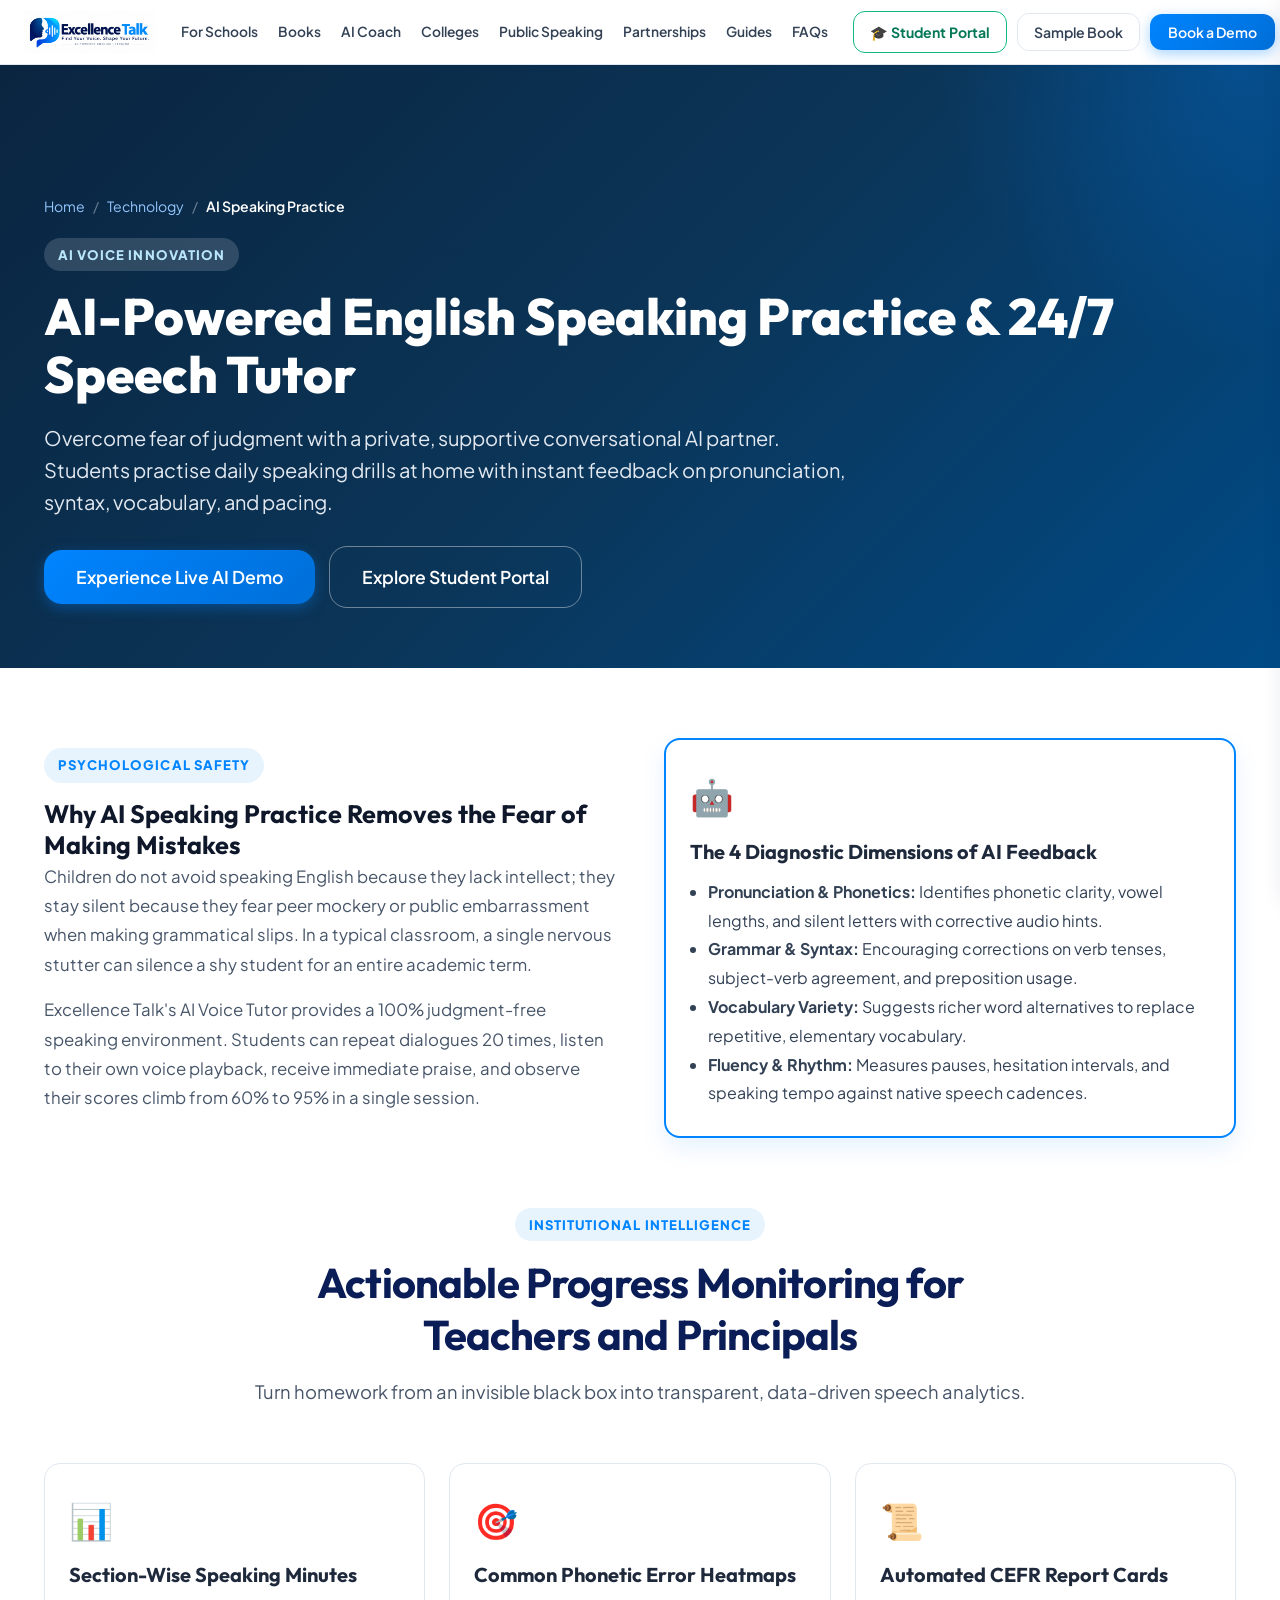
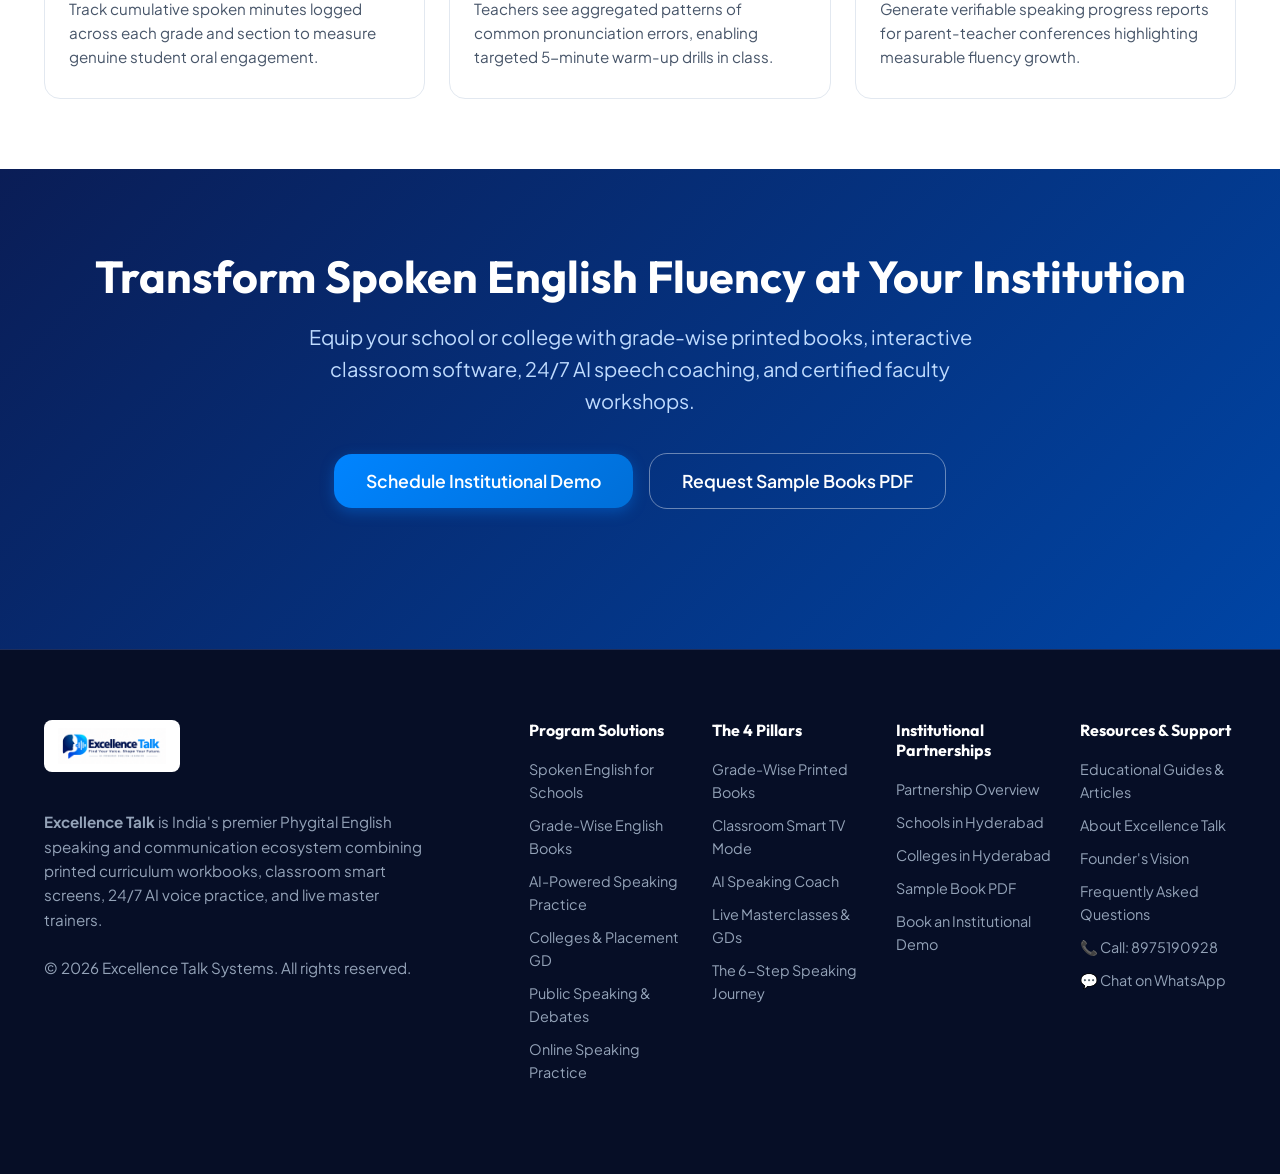
==== ai-english-speaking-practice.html @ bbb67ce1 "Comprehensive SEO overhaul: update homepage title & meta, remove visible keyword tags, add 7 dedicat" ====
<!DOCTYPE html>
<html lang="en">
<head>
  <meta charset="UTF-8">
  <meta name="viewport" content="width=device-width, initial-scale=1.0">
  
  <!-- Primary SEO Meta Tags -->
  <title>AI-Powered English Speaking Practice & 24/7 AI Speaking Tutor | Excellence Talk</title>
  <meta name="title" content="AI-Powered English Speaking Practice & 24/7 AI Speaking Tutor | Excellence Talk">
  <meta name="description" content="Private, judgment-free AI English speaking practice for school and college students. Real-time feedback on pronunciation, grammar, vocabulary, and fluency rhythm.">
  <meta name="keywords" content="ai-powered english speaking practice, ai english speaking tutor, ai voice speaking coach, online english speaking practice, english fluency development">
  <meta name="author" content="Excellence Talk">
  <meta name="robots" content="index, follow, max-snippet:-1, max-image-preview:large, max-video-preview:-1">
  <link rel="canonical" href="https://excellencetalk.in/ai-english-speaking-practice.html">

  <!-- Favicon & Web App Manifest (Google Search & Multi-Device Compliant) -->
  <link rel="icon" href="/favicon.ico" sizes="any">
  <link rel="icon" type="image/svg+xml" href="assets/favicon.svg">
  <link rel="icon" type="image/png" sizes="48x48" href="assets/favicon-48x48.png">
  <link rel="icon" type="image/png" sizes="96x96" href="assets/favicon-96x96.png">
  <link rel="icon" type="image/png" sizes="144x144" href="assets/favicon-144x144.png">
  <link rel="icon" type="image/png" sizes="192x192" href="assets/favicon-192x192.png">
  <link rel="icon" type="image/png" sizes="32x32" href="assets/favicon-32x32.png">
  <link rel="icon" type="image/png" sizes="16x16" href="assets/favicon-16x16.png">
  <link rel="apple-touch-icon" sizes="180x180" href="assets/apple-touch-icon.png">
  <link rel="manifest" href="manifest.json">
  <meta name="theme-color" content="#0084FF">

  <!-- Open Graph / Facebook Meta Tags -->
  <meta property="og:type" content="website">
  <meta property="og:url" content="https://excellencetalk.in/ai-english-speaking-practice.html">
  <meta property="og:site_name" content="Excellence Talk">
  <meta property="og:title" content="AI-Powered English Speaking Practice & 24/7 AI Speaking Tutor | Excellence Talk">
  <meta property="og:description" content="Private, judgment-free AI English speaking practice for school and college students. Real-time feedback on pronunciation, grammar, vocabulary, and fluency rhythm.">
  <meta property="og:image" content="https://excellencetalk.in/assets/logo.png">

  <!-- Twitter Meta Tags -->
  <meta name="twitter:card" content="summary_large_image">
  <meta name="twitter:url" content="https://excellencetalk.in/ai-english-speaking-practice.html">
  <meta name="twitter:title" content="AI-Powered English Speaking Practice & 24/7 AI Speaking Tutor | Excellence Talk">
  <meta name="twitter:description" content="Private, judgment-free AI English speaking practice for school and college students. Real-time feedback on pronunciation, grammar, vocabulary, and fluency rhythm.">
  <meta name="twitter:image" content="https://excellencetalk.in/assets/logo.png">

  <!-- Stylesheets & Fonts -->
  <link rel="stylesheet" href="style.css?v=20261109c">
  <link rel="preconnect" href="https://fonts.googleapis.com">
  <link rel="preconnect" href="https://fonts.gstatic.com" crossorigin>
  <link href="https://fonts.googleapis.com/css2?family=Plus+Jakarta+Sans:wght@300;400;500;600;700;800&family=Outfit:wght@400;500;600;700;800&display=swap" rel="stylesheet">
</head>
<body>

  <!-- Navigation -->
  <nav class="navbar">
    <div class="nav-container">
      <a href="index.html" class="brand-logo-link">
        <img src="assets/logo.png" alt="Excellence Talk - Spoken English & Communication Skills" class="nav-logo-img">
      </a>
      
      <div class="nav-links">
        <a href="spoken-english-for-schools.html">For Schools</a>
        <a href="grade-wise-english-books.html">Books</a>
        <a href="ai-english-speaking-practice.html">AI Coach</a>
        <a href="english-communication-for-colleges.html">Colleges</a>
        <a href="public-speaking-for-students.html">Public Speaking</a>
        <a href="institutional-partnerships.html">Partnerships</a>
        <a href="articles.html">Guides</a>
        <a href="index.html#faq">FAQs</a>
      </div>
      
      <div class="nav-actions">
        <a href="../Excellence_Talk_Students/index.html" class="btn btn-outline nav-btn-sample" style="border-color: #10B981; color: #047857; font-weight: 700;">🎓 Student Portal</a>
        <button class="btn btn-outline nav-btn-sample" onclick="openModal('sample-chapter')">Sample Book</button>
        <button class="btn btn-primary nav-btn-demo" onclick="openModal('book-demo')">Book a Demo</button>
        <button class="mobile-menu-btn" id="mobile-menu-btn" onclick="toggleMobileMenu()" aria-label="Toggle navigation menu">
          <span class="hamburger-bar"></span>
          <span class="hamburger-bar"></span>
          <span class="hamburger-bar"></span>
        </button>
      </div>
    </div>
  </nav>

  <!-- Mobile Menu Drawer -->
  <div class="mobile-menu-drawer" id="mobile-menu-drawer">
    <div class="mobile-drawer-header">
      <img src="assets/logo.png" alt="Excellence Talk" class="mobile-drawer-logo">
      <button class="mobile-drawer-close" onclick="toggleMobileMenu()" aria-label="Close menu">✕</button>
    </div>
    <div class="mobile-nav-links">
      <a href="../Excellence_Talk_Students/index.html" style="background:#EBF5FF; color:#0084FF; font-weight:800; border-radius:8px; padding:10px 14px; margin-bottom:8px; display:flex; align-items:center; gap:8px;">🎓 Student Learning Portal (Enter Here)</a>
      <a href="spoken-english-for-schools.html">🏫 Spoken English for Schools</a>
      <a href="grade-wise-english-books.html">📚 Grade-Wise English Books</a>
      <a href="ai-english-speaking-practice.html">🤖 AI Speaking Practice</a>
      <a href="english-communication-for-colleges.html">🎓 Colleges & Placement Training</a>
      <a href="public-speaking-for-students.html">🎙️ Public Speaking & Debates</a>
      <a href="online-english-speaking-practice.html">🌐 Online Speaking Practice</a>
      <a href="institutional-partnerships.html">🤝 Institutional Partnerships</a>
      <a href="articles.html">📖 Educational Guides & Articles</a>
      <a href="index.html#faq" onclick="toggleMobileMenu()">❓ Frequently Asked Questions</a>
    </div>
  </div>

  <header class="page-hero">
    <div class="container">
      <div class="breadcrumbs">
        <a href="index.html">Home</a>
        <span class="separator">/</span>
        <a href="ai-english-speaking-practice.html">Technology</a>
        <span class="separator">/</span>
        <span class="current">AI Speaking Practice</span>
      </div>
      <div class="section-tag" style="background:rgba(255,255,255,0.15); color:#BAE6FD; border-color:rgba(255,255,255,0.2);">AI Voice Innovation</div>
      <h1 class="page-hero-title">AI-Powered English Speaking Practice &amp; 24/7 Speech Tutor</h1>
      <p class="page-hero-desc">Overcome fear of judgment with a private, supportive conversational AI partner. Students practise daily speaking drills at home with instant feedback on pronunciation, syntax, vocabulary, and pacing.</p>
      <div class="page-hero-cta-group">
        <button class="btn btn-primary btn-lg" onclick="openModal('book-demo')">Experience Live AI Demo</button>
        <a href="../Excellence_Talk_Students/index.html" class="btn btn-outline-light btn-lg">Explore Student Portal</a>
      </div>
    </div>
  </header>

  <main>
    <section class="content-block">
      <div class="container">
        <div class="content-split-grid">
          <div class="content-prose">
            <div class="section-tag">Psychological Safety</div>
            <h2>Why AI Speaking Practice Removes the Fear of Making Mistakes</h2>
            <p>Children do not avoid speaking English because they lack intellect; they stay silent because they fear peer mockery or public embarrassment when making grammatical slips. In a typical classroom, a single nervous stutter can silence a shy student for an entire academic term.</p>
            <p>Excellence Talk's AI Voice Tutor provides a 100% judgment-free speaking environment. Students can repeat dialogues 20 times, listen to their own voice playback, receive immediate praise, and observe their scores climb from 60% to 95% in a single session.</p>
          </div>
          <div>
            <div class="feature-box-card" style="border: 2px solid #0084FF; box-shadow: 0 10px 25px rgba(0,132,255,0.1);">
              <span class="feature-box-icon">🤖</span>
              <h4>The 4 Diagnostic Dimensions of AI Feedback</h4>
              <ul style="margin:14px 0 0 18px; color:var(--slate-700); line-height:1.8;">
                <li><strong>Pronunciation &amp; Phonetics:</strong> Identifies phonetic clarity, vowel lengths, and silent letters with corrective audio hints.</li>
                <li><strong>Grammar &amp; Syntax:</strong> Encouraging corrections on verb tenses, subject-verb agreement, and preposition usage.</li>
                <li><strong>Vocabulary Variety:</strong> Suggests richer word alternatives to replace repetitive, elementary vocabulary.</li>
                <li><strong>Fluency &amp; Rhythm:</strong> Measures pauses, hesitation intervals, and speaking tempo against native speech cadences.</li>
              </ul>
            </div>
          </div>
        </div>

        <div class="section-header text-center" style="margin-top:70px;">
          <div class="section-tag">Institutional Intelligence</div>
          <h2>Actionable Progress Monitoring for Teachers and Principals</h2>
          <p class="section-desc">Turn homework from an invisible black box into transparent, data-driven speech analytics.</p>
        </div>

        <div class="feature-box-grid">
          <div class="feature-box-card">
            <span class="feature-box-icon">📊</span>
            <h4>Section-Wise Speaking Minutes</h4>
            <p>Track cumulative spoken minutes logged across each grade and section to measure genuine student oral engagement.</p>
          </div>
          <div class="feature-box-card">
            <span class="feature-box-icon">🎯</span>
            <h4>Common Phonetic Error Heatmaps</h4>
            <p>Teachers see aggregated patterns of common pronunciation errors, enabling targeted 5-minute warm-up drills in class.</p>
          </div>
          <div class="feature-box-card">
            <span class="feature-box-icon">📜</span>
            <h4>Automated CEFR Report Cards</h4>
            <p>Generate verifiable speaking progress reports for parent-teacher conferences highlighting measurable fluency growth.</p>
          </div>
        </div>
      </div>
    </section>
  </main>
  <!-- Common Institutional CTA Banner -->
  <section class="cta-banner">
    <div class="container text-center">
      <h2>Transform Spoken English Fluency at Your Institution</h2>
      <p>Equip your school or college with grade-wise printed books, interactive classroom software, 24/7 AI speech coaching, and certified faculty workshops.</p>
      <div class="hero-cta-group" style="justify-content:center;">
        <button class="btn btn-primary btn-lg" onclick="openModal('book-demo')">Schedule Institutional Demo</button>
        <button class="btn btn-outline-light btn-lg" onclick="openModal('sample-chapter')">Request Sample Books PDF</button>
      </div>
    </div>
  </section>

  <!-- Footer -->
  <footer class="footer">
    <div class="container footer-content">
      <div class="footer-brand">
        <img src="assets/logo.png" alt="Excellence Talk Logo" class="footer-logo-img">
        <p><strong>Excellence Talk</strong> is India's premier Phygital English speaking and communication ecosystem combining printed curriculum workbooks, classroom smart screens, 24/7 AI voice practice, and live master trainers.</p>
        <p class="copyright">© 2026 Excellence Talk Systems. All rights reserved.</p>
      </div>

      <div class="footer-links-group">
        <div class="footer-col">
          <h4>Program Solutions</h4>
          <a href="spoken-english-for-schools.html">Spoken English for Schools</a>
          <a href="grade-wise-english-books.html">Grade-Wise English Books</a>
          <a href="ai-english-speaking-practice.html">AI-Powered Speaking Practice</a>
          <a href="english-communication-for-colleges.html">Colleges &amp; Placement GD</a>
          <a href="public-speaking-for-students.html">Public Speaking &amp; Debates</a>
          <a href="online-english-speaking-practice.html">Online Speaking Practice</a>
        </div>
        <div class="footer-col">
          <h4>The 4 Pillars</h4>
          <a href="grade-wise-english-books.html">Grade-Wise Printed Books</a>
          <a href="index.html#method">Classroom Smart TV Mode</a>
          <a href="ai-english-speaking-practice.html">AI Speaking Coach</a>
          <a href="online-english-speaking-practice.html">Live Masterclasses &amp; GDs</a>
          <a href="index.html#speaking-loop">The 6-Step Speaking Journey</a>
        </div>
        <div class="footer-col">
          <h4>Institutional Partnerships</h4>
          <a href="institutional-partnerships.html">Partnership Overview</a>
          <a href="spoken-english-for-schools.html#hyderabad">Schools in Hyderabad</a>
          <a href="english-communication-for-colleges.html#hyderabad">Colleges in Hyderabad</a>
          <a href="#" onclick="openModal('sample-chapter')">Sample Book PDF</a>
          <a href="#" onclick="openModal('book-demo')">Book an Institutional Demo</a>
        </div>
        <div class="footer-col">
          <h4>Resources &amp; Support</h4>
          <a href="articles.html">Educational Guides &amp; Articles</a>
          <a href="index.html#about">About Excellence Talk</a>
          <a href="index.html#founder">Founder's Vision</a>
          <a href="index.html#faq">Frequently Asked Questions</a>
          <a href="tel:8975190928">📞 Call: 8975190928</a>
          <a href="https://wa.me/918975190928?text=Hello%2C%20I%20would%20like%20to%20connect%20regarding%20Excellence%20Talk." target="_blank" rel="noopener noreferrer">💬 Chat on WhatsApp</a>
        </div>
      </div>
    </div>
  </footer>

  <!-- Modal for Lead Capture -->
  <div class="modal-backdrop" id="modal-backdrop" onclick="closeModal(event)">
    <div class="modal-box" onclick="event.stopPropagation()">
      <button class="modal-close" onclick="closeModal()">✕</button>
      <div id="modal-inner-content"></div>
    </div>
  </div>

  <script src="app.js?v=20261109c"></script>
</body>
</html>
---- style.css ----
/* ==========================================================================
   Excellence Talk Modern Design System & Stylesheet
   Brand Colors aligned with Official Excellence Talk Identity:
   - Deep Royal Navy: #0A1D56
   - Vibrant Cyan/Electric Blue: #0084FF
   ========================================================================== */

:root {
  --primary: #0084FF;
  --primary-hover: #006ED6;
  --primary-light: #E8F4FD;
  --primary-dark: #0A1D56;
  --secondary: #10B981;
  --secondary-light: #DEF7EC;
  --accent: #F59E0B;
  --accent-light: #FEF3C7;
  
  --dark-navy: #0A1D56;
  --navy-800: #0E256C;
  --slate-900: #0F172A;
  --slate-800: #1E293B;
  --slate-700: #334155;
  --slate-600: #475569;
  --slate-500: #64748B;
  --slate-400: #94A3B8;
  --slate-200: #E2E8F0;
  --slate-100: #F1F5F9;
  --slate-50: #F8FAFC;
  --white: #FFFFFF;

  --font-heading: 'Outfit', -apple-system, BlinkMacSystemFont, sans-serif;
  --font-body: 'Plus Jakarta Sans', -apple-system, BlinkMacSystemFont, sans-serif;

  --shadow-sm: 0 1px 2px 0 rgba(10, 29, 86, 0.05);
  --shadow-md: 0 4px 6px -1px rgba(10, 29, 86, 0.08), 0 2px 4px -1px rgba(10, 29, 86, 0.04);
  --shadow-lg: 0 10px 15px -3px rgba(10, 29, 86, 0.1), 0 4px 6px -2px rgba(10, 29, 86, 0.05);
  --shadow-xl: 0 20px 25px -5px rgba(10, 29, 86, 0.12), 0 10px 10px -5px rgba(10, 29, 86, 0.04);
  --radius-sm: 8px;
  --radius-md: 12px;
  --radius-lg: 18px;
  --radius-xl: 24px;
}

*, *::before, *::after {
  box-sizing: border-box;
  margin: 0;
  padding: 0;
}

html {
  scroll-behavior: smooth;
  font-family: var(--font-body);
  color: var(--slate-800);
  background-color: var(--white);
  line-height: 1.6;
}

body {
  overflow-x: hidden;
}

/* Typography */
h1, h2, h3, h4, h5, h6 {
  font-family: var(--font-heading);
  color: var(--slate-900);
  font-weight: 700;
  line-height: 1.25;
}

p {
  color: var(--slate-600);
  font-size: 1.05rem;
}

a {
  color: inherit;
  text-decoration: none;
}

/* Layout Utilities */
.container {
  width: 100%;
  max-width: 1240px;
  margin: 0 auto;
  padding: 0 24px;
}

.section {
  padding: 90px 0;
}

.text-center {
  text-align: center;
}

.section-header {
  max-width: 780px;
  margin: 0 auto 56px auto;
}

.section-tag {
  display: inline-block;
  font-size: 0.82rem;
  font-weight: 800;
  text-transform: uppercase;
  letter-spacing: 0.08em;
  color: var(--primary);
  background: var(--primary-light);
  padding: 6px 14px;
  border-radius: 9999px;
  margin-bottom: 16px;
}

.section-header h2 {
  font-size: 2.6rem;
  margin-bottom: 16px;
  letter-spacing: -0.02em;
  color: var(--primary-dark);
}

.section-desc {
  font-size: 1.15rem;
  color: var(--slate-600);
}

.grid-2-col {
  display: grid;
  grid-template-columns: 1fr 1fr;
  gap: 48px;
}

.align-center {
  align-items: center;
}

/* Buttons */
.btn {
  display: inline-flex;
  align-items: center;
  justify-content: center;
  padding: 12px 24px;
  font-size: 0.98rem;
  font-weight: 600;
  border-radius: var(--radius-md);
  border: none;
  cursor: pointer;
  transition: all 0.2s ease;
  font-family: var(--font-body);
  white-space: nowrap;
}

.btn-primary {
  background: linear-gradient(135deg, var(--primary) 0%, #006FD8 100%);
  color: var(--white);
  box-shadow: 0 4px 14px rgba(0, 132, 255, 0.35);
}

.btn-primary:hover {
  background: var(--primary-hover);
  transform: translateY(-2px);
  box-shadow: 0 6px 20px rgba(0, 132, 255, 0.45);
}

.btn-secondary {
  background: var(--slate-100);
  color: var(--slate-800);
}

.btn-secondary:hover {
  background: var(--slate-200);
  color: var(--slate-900);
}

.btn-outline {
  background: transparent;
  border: 1.5px solid var(--slate-200);
  color: var(--slate-700);
}

.btn-outline:hover {
  border-color: var(--primary);
  color: var(--primary);
  background: var(--primary-light);
}

.btn-outline-light {
  background: transparent;
  border: 1.5px solid rgba(255, 255, 255, 0.4);
  color: var(--white);
}

.btn-outline-light:hover {
  background: rgba(255, 255, 255, 0.15);
  border-color: var(--white);
}

.btn-lg {
  padding: 16px 32px;
  font-size: 1.1rem;
  border-radius: var(--radius-lg);
}

.btn-sm {
  padding: 8px 16px;
  font-size: 0.88rem;
}

.btn-block {
  width: 100%;
}

/* Scroll Progress Bar */
.scroll-progress-bar {
  position: fixed;
  top: 0;
  left: 0;
  height: 3.5px;
  width: 0%;
  background: linear-gradient(90deg, #0084FF 0%, #00C6FF 50%, #10B981 100%);
  z-index: 9999;
  transition: width 0.1s linear;
  box-shadow: 0 0 10px rgba(0, 132, 255, 0.6);
  pointer-events: none;
}

/* Navbar */
.navbar {
  position: sticky;
  top: 0;
  z-index: 1000;
  background: rgba(255, 255, 255, 0.96);
  backdrop-filter: blur(14px);
  border-bottom: 1px solid var(--slate-200);
  padding: 10px 0;
  box-shadow: 0 1px 3px rgba(10, 29, 86, 0.04);
}

.nav-container {
  max-width: 1280px;
  margin: 0 auto;
  padding: 0 24px;
  display: flex;
  align-items: center;
  justify-content: space-between;
  gap: 16px;
}

.brand-logo-link {
  display: flex;
  align-items: center;
  flex-shrink: 0;
}

.nav-logo-img {
  height: 44px;
  width: auto;
  max-width: 175px;
  object-fit: contain;
  display: block;
}

.footer-logo-img {
  height: 52px;
  width: auto;
  object-fit: contain;
  background: #FFFFFF;
  padding: 8px 14px;
  border-radius: 8px;
  margin-bottom: 16px;
  display: inline-block;
}

.nav-links {
  display: flex;
  align-items: center;
  gap: 2px;
  white-space: nowrap;
}

.nav-links a {
  font-size: 0.86rem;
  font-weight: 600;
  color: var(--slate-700);
  padding: 7px 9px;
  border-radius: var(--radius-sm);
  transition: all 0.2s ease;
  white-space: nowrap;
}

.nav-links a:hover {
  color: var(--primary);
  background: var(--primary-light);
}

.nav-actions {
  display: flex;
  align-items: center;
  gap: 10px;
  white-space: nowrap;
  flex-shrink: 0;
}

.nav-btn-sample {
  padding: 9px 16px;
  font-size: 0.88rem;
  white-space: nowrap;
}

.nav-btn-demo {
  padding: 9px 18px;
  font-size: 0.88rem;
  white-space: nowrap;
}

/* Mobile Hamburger Button */
.mobile-menu-btn {
  display: none;
  flex-direction: column;
  justify-content: space-around;
  width: 40px;
  height: 40px;
  background: var(--slate-100);
  border: 1px solid var(--slate-200);
  border-radius: var(--radius-sm);
  cursor: pointer;
  padding: 10px 8px;
  z-index: 1010;
  transition: all 0.25s ease;
}

.mobile-menu-btn:hover {
  background: var(--slate-200);
}

.hamburger-bar {
  width: 100%;
  height: 2.5px;
  background-color: var(--primary-dark);
  border-radius: 2px;
  transition: all 0.3s ease;
}

.mobile-menu-btn.active .hamburger-bar:nth-child(1) {
  transform: translateY(6px) rotate(45deg);
}

.mobile-menu-btn.active .hamburger-bar:nth-child(2) {
  opacity: 0;
}

.mobile-menu-btn.active .hamburger-bar:nth-child(3) {
  transform: translateY(-6px) rotate(-45deg);
}

/* Mobile Drawer */
.mobile-menu-drawer {
  position: fixed;
  top: 0;
  right: -340px;
  width: 320px;
  max-width: 86vw;
  height: 100vh;
  background: var(--white);
  box-shadow: -10px 0 25px rgba(10, 29, 86, 0.2);
  z-index: 2500;
  display: flex;
  flex-direction: column;
  transition: right 0.35s cubic-bezier(0.16, 1, 0.3, 1);
  overflow-y: auto;
  -webkit-overflow-scrolling: touch;
}

.mobile-menu-drawer.open {
  right: 0;
}

.mobile-drawer-header {
  display: flex;
  align-items: center;
  justify-content: space-between;
  padding: 18px 20px;
  border-bottom: 1px solid var(--slate-200);
}

.mobile-drawer-logo {
  height: 38px;
  width: auto;
  object-fit: contain;
}

.mobile-drawer-close {
  background: var(--slate-100);
  border: none;
  width: 36px;
  height: 36px;
  border-radius: 50%;
  font-size: 1.1rem;
  font-weight: 700;
  color: var(--slate-700);
  cursor: pointer;
  display: flex;
  align-items: center;
  justify-content: center;
}

.mobile-drawer-close:hover {
  background: var(--slate-200);
}

.mobile-nav-links {
  display: flex;
  flex-direction: column;
  padding: 12px 0;
  flex-grow: 1;
}

.mobile-nav-links a {
  padding: 13px 22px;
  font-size: 0.95rem;
  font-weight: 600;
  color: var(--slate-800);
  display: block;
  border-bottom: 1px solid var(--slate-100);
  transition: background 0.2s, color 0.2s;
}

.mobile-nav-links a:hover,
.mobile-nav-links a:active {
  background: var(--primary-light);
  color: var(--primary);
}

.mobile-drawer-actions {
  padding: 18px 20px;
  border-top: 1px solid var(--slate-200);
  display: flex;
  flex-direction: column;
  gap: 10px;
  background: var(--slate-50);
}

.mobile-menu-backdrop {
  position: fixed;
  inset: 0;
  background: rgba(10, 29, 86, 0.6);
  backdrop-filter: blur(4px);
  z-index: 2400;
  display: none;
  opacity: 0;
  transition: opacity 0.3s ease;
}

.mobile-menu-backdrop.open {
  display: block;
  opacity: 1;
}

/* Hero Section */
.hero-section {
  padding: 80px 0 60px 0;
  background: radial-gradient(circle at 50% 0%, rgba(0, 132, 255, 0.08) 0%, rgba(255, 255, 255, 0) 70%);
  text-align: center;
}

.hero-container {
  max-width: 1000px;
}

.hero-tagline-wrapper {
  display: flex;
  align-items: center;
  justify-content: center;
  flex-wrap: wrap;
  gap: 12px;
  margin-bottom: 24px;
}

.hero-tagline-badge {
  display: inline-flex;
  align-items: center;
  gap: 10px;
  background: var(--white);
  border: 1px solid #BFDBFE;
  box-shadow: var(--shadow-sm);
  padding: 8px 20px;
  border-radius: 9999px;
  font-size: 0.82rem;
  font-weight: 800;
  letter-spacing: 0.08em;
  color: var(--primary-dark);
}

.hero-highlights-trigger {
  display: inline-flex;
  align-items: center;
  gap: 6px;
  background: var(--primary-light);
  color: var(--primary);
  border: 1px solid #BFDBFE;
  padding: 8px 18px;
  border-radius: 9999px;
  font-size: 0.82rem;
  font-weight: 700;
  cursor: pointer;
  transition: all 0.2s ease;
  font-family: var(--font-body);
}

.hero-highlights-trigger:hover {
  background: var(--primary);
  color: var(--white);
  transform: translateY(-1px);
  box-shadow: 0 4px 12px rgba(0, 132, 255, 0.25);
}

.pulse-dot {
  width: 9px;
  height: 9px;
  background: var(--primary);
  border-radius: 50%;
  box-shadow: 0 0 0 0 rgba(0, 132, 255, 0.7);
  animation: pulse 2s infinite;
}

@keyframes pulse {
  0% { transform: scale(0.95); box-shadow: 0 0 0 0 rgba(0, 132, 255, 0.7); }
  70% { transform: scale(1); box-shadow: 0 0 0 8px rgba(0, 132, 255, 0); }
  100% { transform: scale(0.95); box-shadow: 0 0 0 0 rgba(0, 132, 255, 0); }
}

.hero-title {
  font-size: 4rem;
  font-weight: 800;
  letter-spacing: -0.03em;
  margin-bottom: 24px;
  line-height: 1.1;
  color: var(--primary-dark);
}

.hero-brand-kicker {
  display: block;
  font-size: clamp(0.95rem, 1.8vw, 1.25rem);
  font-weight: 700;
  color: var(--primary);
  text-transform: uppercase;
  letter-spacing: 0.12em;
  margin-bottom: 14px;
}

.gradient-text {
  background: linear-gradient(135deg, var(--primary) 0%, #00C6FF 100%);
  -webkit-background-clip: text;
  -webkit-text-fill-color: transparent;
}

.hero-subtitle {
  font-size: 1.25rem;
  color: var(--slate-600);
  max-width: 860px;
  margin: 0 auto 40px auto;
  line-height: 1.6;
}

.hero-cta-group {
  display: flex;
  align-items: center;
  justify-content: center;
  gap: 16px;
  margin-bottom: 60px;
}

.hero-stats {
  display: flex;
  align-items: center;
  justify-content: center;
  background: var(--white);
  border: 1px solid var(--slate-200);
  border-radius: var(--radius-xl);
  padding: 24px 40px;
  box-shadow: var(--shadow-lg);
  gap: 40px;
  max-width: 960px;
  margin: 0 auto;
}

.stat-item {
  text-align: center;
}

.stat-number {
  font-family: var(--font-heading);
  font-size: 1.7rem;
  font-weight: 800;
  color: var(--primary-dark);
}

.stat-label {
  font-size: 0.85rem;
  color: var(--slate-500);
  margin-top: 4px;
}

.stat-divider {
  width: 1px;
  height: 40px;
  background: var(--slate-200);
}

/* SECTION 1: HOW WE HELP STUDENTS SPEAK */
.how-it-works-section {
  background: var(--white);
}

.transformation-grid {
  display: grid;
  grid-template-columns: repeat(2, 1fr);
  gap: 32px;
}

.trans-card {
  background: var(--slate-50);
  border: 1.5px solid var(--slate-200);
  border-radius: var(--radius-xl);
  padding: 36px 32px;
  transition: all 0.3s cubic-bezier(0.16, 1, 0.3, 1);
  display: flex;
  flex-direction: column;
}

.trans-card:hover {
  transform: translateY(-6px);
  background: var(--white);
  border-color: var(--primary);
  box-shadow: var(--shadow-xl);
}

.trans-icon-box {
  width: 54px;
  height: 54px;
  background: var(--primary-light);
  border-radius: var(--radius-md);
  display: flex;
  align-items: center;
  justify-content: center;
  font-size: 1.8rem;
  margin-bottom: 18px;
}

.trans-step-tag {
  font-size: 0.78rem;
  font-weight: 800;
  text-transform: uppercase;
  color: var(--primary);
  letter-spacing: 0.06em;
  margin-bottom: 8px;
}

.trans-card h3 {
  font-size: 1.45rem;
  margin-bottom: 12px;
  color: var(--primary-dark);
}

.trans-card p {
  font-size: 0.98rem;
  line-height: 1.6;
  color: var(--slate-600);
  margin-bottom: 20px;
  flex-grow: 1;
}

.trans-metric {
  background: var(--white);
  border-left: 3px solid var(--secondary);
  border-radius: 4px;
  padding: 12px 16px;
  font-size: 0.88rem;
  color: var(--slate-800);
  box-shadow: var(--shadow-sm);
}

.trans-metric strong {
  color: var(--secondary);
}

/* SECTION 2: STUDENT ACHIEVEMENTS */
.achievements-section {
  background: linear-gradient(180deg, #F8FAFC 0%, #EEF2F6 100%);
}

.stories-grid {
  display: grid;
  grid-template-columns: repeat(3, 1fr);
  gap: 28px;
  margin-bottom: 50px;
}

.story-card {
  background: var(--white);
  border: 1px solid var(--slate-200);
  border-radius: var(--radius-xl);
  padding: 32px 28px;
  display: flex;
  flex-direction: column;
  justify-content: space-between;
  box-shadow: var(--shadow-md);
  transition: all 0.3s ease;
}

.story-card:hover {
  transform: translateY(-6px);
  box-shadow: var(--shadow-xl);
  border-color: #BFDBFE;
}

.story-header {
  display: flex;
  align-items: center;
  gap: 14px;
  margin-bottom: 18px;
  position: relative;
}

.student-avatar {
  width: 46px;
  height: 46px;
  border-radius: 50%;
  color: var(--white);
  display: flex;
  align-items: center;
  justify-content: center;
  font-weight: 800;
  font-size: 1.1rem;
  flex-shrink: 0;
}

.student-name {
  font-weight: 700;
  font-size: 1.05rem;
  color: var(--primary-dark);
}

.student-meta {
  font-size: 0.8rem;
  color: var(--slate-500);
}

.achievement-pill {
  position: absolute;
  top: -12px;
  right: 0;
  background: #FEF3C7;
  color: #B45309;
  font-size: 0.72rem;
  font-weight: 800;
  text-transform: uppercase;
  padding: 4px 10px;
  border-radius: 20px;
  letter-spacing: 0.05em;
}

.story-quote {
  font-size: 0.95rem;
  line-height: 1.6;
  color: var(--slate-700);
  margin-bottom: 24px;
  font-style: normal;
}

.story-quote strong {
  color: var(--primary-dark);
}

.story-footer {
  display: flex;
  flex-direction: column;
  gap: 8px;
  border-top: 1px solid var(--slate-100);
  padding-top: 16px;
}

.metric-badge {
  font-size: 0.85rem;
  color: var(--slate-600);
  background: var(--slate-50);
  padding: 6px 10px;
  border-radius: 6px;
}

.metric-badge strong {
  color: var(--primary);
}

.institutional-achievements-banner {
  background: var(--primary-dark);
  color: var(--white);
  border-radius: var(--radius-xl);
  padding: 36px 48px;
  display: flex;
  align-items: center;
  justify-content: space-around;
  gap: 30px;
  box-shadow: var(--shadow-xl);
}

.inst-stat {
  text-align: center;
  max-width: 280px;
}

.inst-num {
  font-family: var(--font-heading);
  font-size: 2.8rem;
  font-weight: 800;
  color: #38BDF8;
  margin-bottom: 4px;
}

.inst-text {
  font-size: 0.9rem;
  color: #CBD5E1;
  line-height: 1.4;
}

.inst-divider {
  width: 1px;
  height: 60px;
  background: rgba(255, 255, 255, 0.15);
}

/* SECTION 3: 4 PILLARS */
.method-section {
  background: var(--white);
}

.pillars-grid {
  display: grid;
  grid-template-columns: repeat(4, 1fr);
  gap: 24px;
}

.pillar-card {
  background: var(--white);
  border: 1.5px solid var(--slate-200);
  border-radius: var(--radius-lg);
  padding: 32px 24px;
  transition: all 0.3s cubic-bezier(0.16, 1, 0.3, 1);
  display: flex;
  flex-direction: column;
  position: relative;
}

.pillar-card:hover {
  transform: translateY(-8px);
  box-shadow: var(--shadow-xl);
  border-color: var(--primary);
}

.pillar-icon {
  font-size: 2.4rem;
  margin-bottom: 20px;
  width: 58px;
  height: 58px;
  display: flex;
  align-items: center;
  justify-content: center;
  background: var(--primary-light);
  border-radius: var(--radius-md);
}

.pillar-number {
  font-size: 0.75rem;
  font-weight: 800;
  letter-spacing: 0.08em;
  text-transform: uppercase;
  color: var(--primary);
  margin-bottom: 8px;
}

.pillar-card h3 {
  font-size: 1.35rem;
  margin-bottom: 12px;
  color: var(--primary-dark);
}

.pillar-card p {
  font-size: 0.95rem;
  margin-bottom: 20px;
  flex-grow: 1;
}

.pillar-bullets {
  list-style: none;
  font-size: 0.88rem;
  color: var(--slate-700);
  display: flex;
  flex-direction: column;
  gap: 8px;
  border-top: 1px solid var(--slate-100);
  padding-top: 16px;
}

.pillar-bullets li {
  position: relative;
  padding-left: 18px;
}

.pillar-bullets li::before {
  content: "•";
  position: absolute;
  left: 0;
  color: var(--primary);
  font-size: 1.2rem;
  line-height: 1;
}

/* SECTION 4: 6-STEP SPEAKING JOURNEY */
.loop-section {
  background: var(--slate-50);
}

.case-study-banner {
  background: var(--primary-light);
  border: 1px solid #BFDBFE;
  border-radius: var(--radius-md);
  padding: 16px 24px;
  margin-bottom: 40px;
  display: flex;
  align-items: center;
  justify-content: space-between;
  gap: 20px;
}

.case-study-title {
  display: flex;
  align-items: center;
  gap: 12px;
  font-size: 1.05rem;
  color: var(--primary-dark);
}

.badge-accent {
  background: var(--primary);
  color: var(--white);
  font-size: 0.75rem;
  font-weight: 700;
  text-transform: uppercase;
  padding: 4px 8px;
  border-radius: 6px;
}

.loop-timeline {
  display: grid;
  grid-template-columns: repeat(6, 1fr);
  gap: 12px;
  margin-bottom: 36px;
}

.timeline-step {
  background: var(--white);
  border: 1.5px solid var(--slate-200);
  border-radius: var(--radius-md);
  padding: 18px 14px;
  cursor: pointer;
  transition: all 0.25s ease;
  position: relative;
}

.timeline-step:hover {
  background: var(--white);
  border-color: var(--primary);
  transform: translateY(-3px);
  box-shadow: var(--shadow-md);
}

.timeline-step.active {
  background: var(--white);
  border-color: var(--primary);
  box-shadow: 0 0 0 3px rgba(0, 132, 255, 0.2), var(--shadow-md);
}

.step-badge {
  width: 30px;
  height: 30px;
  background: var(--slate-200);
  color: var(--slate-700);
  border-radius: 50%;
  display: flex;
  align-items: center;
  justify-content: center;
  font-weight: 800;
  font-size: 0.85rem;
  margin-bottom: 12px;
}

.timeline-step.active .step-badge {
  background: var(--primary);
  color: var(--white);
}

.step-action {
  font-size: 0.72rem;
  font-weight: 700;
  text-transform: uppercase;
  color: var(--slate-500);
  letter-spacing: 0.05em;
  display: block;
  margin-bottom: 4px;
}

.timeline-step.active .step-action {
  color: var(--primary);
}

.step-content h4 {
  font-size: 1.05rem;
  margin-bottom: 8px;
  color: var(--primary-dark);
}

.step-content p {
  font-size: 0.82rem;
  line-height: 1.4;
  color: var(--slate-600);
}

.loop-interactive-card {
  background: linear-gradient(135deg, #FFFFFF 0%, #F0F7FF 100%);
  border: 1.5px solid #BFDBFE;
  border-radius: var(--radius-xl);
  padding: 36px;
  box-shadow: var(--shadow-lg);
}

.loop-detail-grid {
  display: grid;
  grid-template-columns: 1fr 1fr;
  gap: 40px;
  align-items: center;
}

.loop-visual-preview {
  background: var(--white);
  border-radius: var(--radius-lg);
  padding: 24px;
  box-shadow: var(--shadow-md);
  border: 1px solid var(--slate-200);
}

.preview-badge {
  font-size: 0.8rem;
  font-weight: 700;
  text-transform: uppercase;
  color: var(--primary);
  background: var(--primary-light);
  padding: 4px 10px;
  border-radius: 6px;
  display: inline-block;
  margin-bottom: 12px;
}

/* SECTION 5: CURRICULUM */
.curriculum-section {
  background: var(--white);
}

.curriculum-tabs {
  display: flex;
  justify-content: center;
  gap: 12px;
  margin-bottom: 40px;
  flex-wrap: wrap;
}

.tab-btn {
  padding: 12px 24px;
  background: var(--white);
  border: 1.5px solid var(--slate-200);
  border-radius: 9999px;
  font-size: 0.95rem;
  font-weight: 700;
  color: var(--slate-700);
  cursor: pointer;
  transition: all 0.2s ease;
  font-family: var(--font-body);
}

.tab-btn:hover {
  border-color: var(--primary);
  color: var(--primary);
}

.tab-btn.active {
  background: var(--primary-dark);
  color: var(--white);
  border-color: var(--primary-dark);
  box-shadow: 0 4px 12px rgba(10, 29, 86, 0.35);
}

.grade-detail-box {
  background: var(--slate-50);
  border-radius: var(--radius-xl);
  padding: 48px;
  box-shadow: var(--shadow-xl);
  border: 1px solid var(--slate-200);
}

.grade-layout {
  display: grid;
  grid-template-columns: 320px 1fr;
  gap: 48px;
}

.book-mockup-card {
  background: linear-gradient(135deg, #0A1D56 0%, #0F172A 100%);
  color: var(--white);
  border-radius: var(--radius-lg);
  padding: 32px 24px;
  position: relative;
  box-shadow: 0 20px 30px rgba(10, 29, 86, 0.25);
  display: flex;
  flex-direction: column;
  justify-content: space-between;
}

.book-spine-effect {
  border-left: 5px solid rgba(255, 255, 255, 0.3);
  padding-left: 14px;
}

.book-grade-badge {
  font-size: 0.75rem;
  font-weight: 800;
  letter-spacing: 0.08em;
  text-transform: uppercase;
  color: #38BDF8;
  margin-bottom: 8px;
}

.book-mockup-card h3 {
  color: var(--white);
  font-size: 1.6rem;
  margin-bottom: 12px;
}

.book-meta {
  margin-top: 32px;
  font-size: 0.85rem;
  color: #94A3B8;
  border-top: 1px solid rgba(255, 255, 255, 0.15);
  padding-top: 16px;
  display: flex;
  flex-direction: column;
  gap: 6px;
}

.qr-bridge-preview {
  margin-top: 20px;
  background: rgba(255, 255, 255, 0.08);
  border-radius: var(--radius-md);
  padding: 12px;
  display: flex;
  align-items: center;
  gap: 12px;
}

.qr-box {
  width: 44px;
  height: 44px;
  background: var(--white);
  color: var(--slate-900);
  border-radius: 6px;
  display: flex;
  align-items: center;
  justify-content: center;
  font-size: 1.4rem;
}

.qr-text {
  font-size: 0.78rem;
  line-height: 1.3;
  color: #CBD5E1;
}

.grade-info-col h3 {
  font-size: 1.8rem;
  margin-bottom: 8px;
  color: var(--primary-dark);
}

.grade-focus-sub {
  font-size: 1.1rem;
  color: var(--primary);
  font-weight: 600;
  margin-bottom: 24px;
}

.syllabus-grid {
  display: grid;
  grid-template-columns: 1fr 1fr;
  gap: 20px;
  margin-bottom: 30px;
}

.syllabus-card {
  background: var(--white);
  border: 1px solid var(--slate-200);
  border-radius: var(--radius-md);
  padding: 18px;
}

.syllabus-card h4 {
  font-size: 1rem;
  margin-bottom: 8px;
  display: flex;
  align-items: center;
  gap: 8px;
  color: var(--primary-dark);
}

.syllabus-card ul {
  list-style: none;
  font-size: 0.88rem;
  color: var(--slate-600);
  display: flex;
  flex-direction: column;
  gap: 6px;
}

.syllabus-card ul li::before {
  content: "→ ";
  color: var(--primary);
  font-weight: bold;
}

/* SECTION 6: AI COACH SIMULATOR */
.ai-coach-section {
  background: var(--slate-50);
}

.ai-demo-wrapper {
  display: grid;
  grid-template-columns: 1fr 1fr;
  gap: 36px;
  max-width: 1050px;
  margin: 0 auto;
}

.ai-chat-column {
  background: var(--white);
  border: 1px solid var(--slate-200);
  border-radius: var(--radius-xl);
  box-shadow: var(--shadow-lg);
  display: flex;
  flex-direction: column;
  overflow: hidden;
}

.ai-chat-header {
  background: var(--primary-dark);
  color: var(--white);
  padding: 18px 24px;
  display: flex;
  align-items: center;
  gap: 14px;
}

.avatar-ai {
  width: 44px;
  height: 44px;
  background: var(--primary);
  border-radius: 50%;
  display: flex;
  align-items: center;
  justify-content: center;
  font-size: 1.4rem;
}

.ai-name {
  font-weight: 700;
  font-size: 1.05rem;
}

.ai-sub {
  font-size: 0.8rem;
  color: #94A3B8;
}

.status-online {
  margin-left: auto;
  font-size: 0.75rem;
  font-weight: 700;
  color: #34D399;
  background: rgba(52, 211, 153, 0.15);
  padding: 4px 10px;
  border-radius: 20px;
}

.ai-chat-transcript {
  padding: 24px;
  display: flex;
  flex-direction: column;
  gap: 18px;
  flex-grow: 1;
  background: var(--slate-50);
}

.bubble {
  max-width: 85%;
  padding: 16px 20px;
  border-radius: var(--radius-lg);
  font-size: 0.96rem;
  line-height: 1.5;
}

.ai-bubble {
  align-self: flex-start;
  background: var(--white);
  border: 1px solid var(--slate-200);
  color: var(--slate-800);
  border-bottom-left-radius: 4px;
}

.user-bubble {
  align-self: flex-end;
  background: var(--primary);
  color: var(--white);
  border-bottom-right-radius: 4px;
}

.ai-controls {
  padding: 18px 24px;
  background: var(--white);
  border-top: 1px solid var(--slate-200);
  display: flex;
  gap: 10px;
}

.ai-eval-column {
  background: var(--white);
  border: 1px solid var(--slate-200);
  border-radius: var(--radius-xl);
  padding: 32px;
  box-shadow: var(--shadow-lg);
  display: flex;
  flex-direction: column;
  justify-content: space-between;
}

.ai-eval-column h3 {
  font-size: 1.4rem;
  margin-bottom: 4px;
  color: var(--primary-dark);
}

.eval-subtitle {
  font-size: 0.88rem;
  color: var(--slate-500);
  margin-bottom: 24px;
}

.score-bars {
  display: flex;
  flex-direction: column;
  gap: 16px;
  margin-bottom: 24px;
}

.score-row {
  display: flex;
  flex-direction: column;
  gap: 6px;
}

.score-labels {
  display: flex;
  justify-content: space-between;
  font-size: 0.9rem;
  font-weight: 600;
  color: var(--slate-700);
}

.progress-track {
  width: 100%;
  height: 8px;
  background: var(--slate-100);
  border-radius: 9999px;
  overflow: hidden;
}

.progress-fill {
  height: 100%;
  background: linear-gradient(90deg, var(--primary) 0%, #10B981 100%);
  border-radius: 9999px;
  transition: width 0.6s cubic-bezier(0.16, 1, 0.3, 1);
}

.ai-feedback-box {
  background: var(--primary-light);
  border: 1px solid #BFDBFE;
  border-radius: var(--radius-md);
  padding: 18px;
  font-size: 0.95rem;
  line-height: 1.5;
  color: var(--slate-800);
}

/* SECTION 7: INSTITUTIONAL LICENSING */
.licensing-section {
  background: var(--white);
}

.pricing-cards-grid {
  display: grid;
  grid-template-columns: 1fr 1fr;
  gap: 36px;
  max-width: 960px;
  margin: 0 auto 50px auto;
}

.pricing-card {
  background: var(--white);
  border: 1.5px solid var(--slate-200);
  border-radius: var(--radius-xl);
  padding: 40px 36px;
  position: relative;
  display: flex;
  flex-direction: column;
  box-shadow: var(--shadow-md);
  transition: all 0.3s ease;
}

.pricing-card:hover {
  transform: translateY(-5px);
  box-shadow: var(--shadow-xl);
}

.featured-pricing {
  border-color: var(--primary);
  box-shadow: 0 10px 25px -5px rgba(0, 132, 255, 0.15), var(--shadow-md);
}

.card-badge {
  position: absolute;
  top: -14px;
  right: 28px;
  background: var(--primary);
  color: var(--white);
  font-size: 0.75rem;
  font-weight: 800;
  text-transform: uppercase;
  letter-spacing: 0.05em;
  padding: 6px 14px;
  border-radius: 20px;
}

.card-badge-muted {
  position: absolute;
  top: -14px;
  right: 28px;
  background: var(--primary-dark);
  color: var(--white);
  font-size: 0.75rem;
  font-weight: 800;
  text-transform: uppercase;
  letter-spacing: 0.05em;
  padding: 6px 14px;
  border-radius: 20px;
}

.pricing-card h3 {
  font-size: 1.5rem;
  margin-bottom: 8px;
  color: var(--primary-dark);
}

.pricing-sub {
  font-size: 0.92rem;
  margin-bottom: 24px;
}

.price-figure {
  font-family: var(--font-heading);
  font-size: 2.8rem;
  font-weight: 800;
  color: var(--primary-dark);
  margin-bottom: 24px;
}

.price-figure span {
  font-size: 1rem;
  font-weight: 500;
  color: var(--slate-500);
}

.pricing-features {
  list-style: none;
  font-size: 0.95rem;
  display: flex;
  flex-direction: column;
  gap: 14px;
  margin-bottom: 32px;
  flex-grow: 1;
}

.guarantees-bar {
  display: grid;
  grid-template-columns: repeat(3, 1fr);
  gap: 28px;
  background: var(--slate-50);
  border: 1px solid var(--slate-200);
  border-radius: var(--radius-lg);
  padding: 28px 32px;
  max-width: 1040px;
  margin: 0 auto;
}

.guarantee-col {
  display: flex;
  gap: 16px;
  align-items: flex-start;
}

.guarantee-col .icon {
  font-size: 1.8rem;
}

.guarantee-col strong {
  font-size: 1rem;
  color: var(--slate-900);
  display: block;
  margin-bottom: 4px;
}

.guarantee-col p {
  font-size: 0.85rem;
  line-height: 1.4;
}

/* ==========================================================================
   About Us Section Styles
   ========================================================================== */
.about-section {
  background: linear-gradient(180deg, #FFFFFF 0%, #F8FAFC 100%);
  border-top: 1px solid var(--slate-200);
  position: relative;
}

.about-grid {
  display: grid;
  grid-template-columns: repeat(3, 1fr);
  gap: 28px;
  margin-bottom: 50px;
}

.about-card {
  background: var(--white);
  border: 1.5px solid var(--slate-200);
  border-radius: var(--radius-xl);
  padding: 36px 30px;
  box-shadow: var(--shadow-sm);
  display: flex;
  flex-direction: column;
  transition: transform 0.3s cubic-bezier(0.16, 1, 0.3, 1),
              box-shadow 0.3s cubic-bezier(0.16, 1, 0.3, 1),
              border-color 0.3s ease;
  position: relative;
  overflow: hidden;
}

.about-card::before {
  content: '';
  position: absolute;
  top: 0;
  left: 0;
  right: 0;
  height: 4px;
  background: linear-gradient(90deg, #0A1D56, #0084FF);
  opacity: 0;
  transition: opacity 0.3s ease;
}

.about-card:hover {
  transform: translateY(-6px);
  box-shadow: var(--shadow-xl);
  border-color: #BFDBFE;
}

.about-card:hover::before {
  opacity: 1;
}

.about-icon-box {
  width: 58px;
  height: 58px;
  border-radius: 16px;
  background: linear-gradient(135deg, rgba(0, 132, 255, 0.12) 0%, rgba(10, 29, 86, 0.06) 100%);
  border: 1.5px solid rgba(0, 132, 255, 0.22);
  display: flex;
  align-items: center;
  justify-content: center;
  font-size: 1.85rem;
  margin-bottom: 22px;
}

.about-card h3 {
  font-size: 1.45rem;
  color: var(--primary-dark);
  margin-bottom: 14px;
  letter-spacing: -0.01em;
}

.about-card p {
  font-size: 0.98rem;
  color: var(--slate-600);
  line-height: 1.65;
  margin-bottom: 24px;
  flex-grow: 1;
}

.about-card-badge {
  align-self: flex-start;
  font-size: 0.78rem;
  font-weight: 700;
  text-transform: uppercase;
  letter-spacing: 0.06em;
  color: var(--primary);
  background: var(--primary-light);
  padding: 6px 14px;
  border-radius: 9999px;
  border: 1px solid rgba(0, 132, 255, 0.22);
}

.about-pillars-banner {
  background: linear-gradient(135deg, #0A1D56 0%, #0E256C 50%, #0045A5 100%);
  border-radius: var(--radius-xl);
  padding: 44px 40px;
  color: var(--white);
  box-shadow: 0 16px 36px -10px rgba(10, 29, 86, 0.25);
  position: relative;
  overflow: hidden;
}

.about-pillars-banner::after {
  content: '';
  position: absolute;
  top: -50%;
  right: -20%;
  width: 420px;
  height: 420px;
  background: radial-gradient(circle, rgba(0, 198, 255, 0.18) 0%, rgba(0, 132, 255, 0) 70%);
  pointer-events: none;
}

.about-banner-title {
  margin-bottom: 30px;
  position: relative;
  z-index: 2;
}

.about-banner-title .badge-accent {
  display: inline-block;
  background: rgba(0, 198, 255, 0.2);
  color: #67E8F9;
  border: 1px solid rgba(103, 232, 249, 0.4);
  font-size: 0.78rem;
  font-weight: 800;
  text-transform: uppercase;
  letter-spacing: 0.06em;
  padding: 5px 12px;
  border-radius: 9999px;
  margin-bottom: 12px;
}

.about-banner-title h3 {
  color: var(--white);
  font-size: 1.75rem;
  font-weight: 700;
  letter-spacing: -0.01em;
}

.about-banner-grid {
  display: grid;
  grid-template-columns: repeat(2, 1fr);
  gap: 26px 40px;
  position: relative;
  z-index: 2;
}

.about-banner-item {
  display: flex;
  gap: 16px;
  align-items: flex-start;
}

.about-item-check {
  display: inline-flex;
  align-items: center;
  justify-content: center;
  width: 28px;
  height: 28px;
  border-radius: 50%;
  background: rgba(0, 198, 255, 0.2);
  border: 1.5px solid #38BDF8;
  color: #38BDF8;
  font-size: 0.95rem;
  font-weight: 800;
  flex-shrink: 0;
  margin-top: 2px;
}

.about-banner-item strong {
  display: block;
  font-size: 1.05rem;
  color: var(--white);
  margin-bottom: 4px;
}

.about-banner-item p {
  font-size: 0.92rem;
  color: #CBD5E1;
  line-height: 1.5;
  margin: 0;
}

/* ==========================================================================
   Meet the Founder Section Styles
   ========================================================================== */
.founder-section {
  background: var(--white);
  border-top: 1px solid var(--slate-200);
  position: relative;
  overflow: hidden;
}

.founder-section::before {
  content: '';
  position: absolute;
  top: 0;
  left: 0;
  width: 100%;
  height: 100%;
  background: radial-gradient(circle at 12% 25%, rgba(0, 132, 255, 0.05) 0%, transparent 45%),
              radial-gradient(circle at 88% 75%, rgba(10, 29, 86, 0.04) 0%, transparent 45%);
  pointer-events: none;
}

.founder-grid {
  display: grid;
  grid-template-columns: 410px 1fr;
  gap: 48px;
  align-items: flex-start;
  position: relative;
  z-index: 2;
}

/* Left Profile Executive Card */
.founder-card {
  background: linear-gradient(180deg, #FFFFFF 0%, #F8FAFC 100%);
  border: 1.5px solid var(--slate-200);
  border-radius: var(--radius-xl);
  padding: 38px 30px;
  box-shadow: 0 12px 30px -10px rgba(10, 29, 86, 0.12);
  position: sticky;
  top: 90px;
  text-align: center;
  transition: transform 0.3s ease, box-shadow 0.3s ease, border-color 0.3s ease;
}

.founder-card:hover {
  box-shadow: 0 18px 40px -10px rgba(10, 29, 86, 0.16);
  border-color: #BFDBFE;
}

/* Founder Visual Crest / Portrait Emblem */
.founder-visual-wrapper {
  position: relative;
  display: inline-block;
  margin-bottom: 22px;
}

.founder-avatar-crest {
  width: 146px;
  height: 146px;
  border-radius: 50%;
  margin: 0 auto;
  background: linear-gradient(135deg, #0A1D56 0%, #0E256C 45%, #0084FF 100%);
  padding: 5px;
  box-shadow: 0 8px 24px rgba(0, 132, 255, 0.28), 0 0 0 5px rgba(0, 132, 255, 0.1);
  display: flex;
  align-items: center;
  justify-content: center;
  position: relative;
}

.founder-avatar-inner {
  width: 100%;
  height: 100%;
  border-radius: 50%;
  background: linear-gradient(145deg, #07133B 0%, #0A1D56 100%);
  display: flex;
  flex-direction: column;
  align-items: center;
  justify-content: center;
  border: 2px solid rgba(255, 255, 255, 0.16);
  position: relative;
  overflow: hidden;
}

.founder-avatar-inner::after {
  content: '';
  position: absolute;
  top: -30%;
  left: -30%;
  width: 160%;
  height: 160%;
  background: radial-gradient(circle at 35% 30%, rgba(0, 198, 255, 0.35) 0%, transparent 60%);
  pointer-events: none;
}

.founder-initials {
  font-family: var(--font-heading);
  font-size: 3.1rem;
  font-weight: 800;
  letter-spacing: -0.02em;
  background: linear-gradient(135deg, #FFFFFF 25%, #67E8F9 100%);
  -webkit-background-clip: text;
  -webkit-text-fill-color: transparent;
  line-height: 1;
  position: relative;
  z-index: 2;
}

.founder-avatar-subtag {
  font-size: 0.68rem;
  font-weight: 800;
  text-transform: uppercase;
  letter-spacing: 0.12em;
  color: #38BDF8;
  margin-top: 4px;
  position: relative;
  z-index: 2;
}

.founder-verified-badge {
  position: absolute;
  bottom: 4px;
  right: 4px;
  width: 36px;
  height: 36px;
  border-radius: 50%;
  background: linear-gradient(135deg, #0084FF 0%, #0056B3 100%);
  border: 3px solid var(--white);
  color: var(--white);
  display: flex;
  align-items: center;
  justify-content: center;
  font-size: 1.05rem;
  font-weight: 800;
  box-shadow: 0 4px 10px rgba(0, 132, 255, 0.4);
}

.founder-name-highlight {
  font-size: 1.85rem;
  color: var(--primary-dark);
  margin-bottom: 6px;
  font-weight: 800;
  letter-spacing: -0.02em;
}

.founder-designation-primary {
  display: inline-block;
  font-size: 0.94rem;
  font-weight: 700;
  color: var(--primary);
  background: var(--primary-light);
  padding: 5px 14px;
  border-radius: 9999px;
  border: 1px solid rgba(0, 132, 255, 0.25);
  margin-bottom: 8px;
}

.founder-designation-secondary {
  font-size: 0.92rem;
  font-weight: 600;
  color: var(--slate-700);
  margin-bottom: 18px;
}

.founder-credentials-strip {
  display: flex;
  flex-direction: column;
  gap: 10px;
  margin-bottom: 24px;
  padding: 16px 18px;
  background: var(--slate-50);
  border: 1px solid var(--slate-200);
  border-radius: var(--radius-md);
  text-align: left;
}

.credential-item {
  display: flex;
  align-items: center;
  gap: 10px;
  font-size: 0.88rem;
  color: var(--slate-700);
  font-weight: 500;
}

.credential-item .icon {
  font-size: 1.15rem;
  flex-shrink: 0;
}

/* Founder Direct Contact Box */
.founder-contact-box {
  background: linear-gradient(145deg, #0A1D56 0%, #0E256C 100%);
  border-radius: var(--radius-lg);
  padding: 22px 18px;
  color: var(--white);
  text-align: center;
  box-shadow: 0 8px 24px rgba(10, 29, 86, 0.22);
  border: 1px solid rgba(0, 132, 255, 0.3);
}

.founder-contact-label {
  font-size: 0.74rem;
  text-transform: uppercase;
  letter-spacing: 0.1em;
  color: #38BDF8;
  font-weight: 800;
  margin-bottom: 4px;
}

.founder-phone-display {
  font-family: var(--font-heading);
  font-size: 1.45rem;
  font-weight: 800;
  color: var(--white);
  margin-bottom: 16px;
  letter-spacing: 0.02em;
}

.founder-contact-actions {
  display: flex;
  flex-direction: column;
  gap: 10px;
}

.btn-dialler {
  background: linear-gradient(135deg, #0084FF 0%, #0060C4 100%);
  color: var(--white);
  font-weight: 700;
  padding: 12px 18px;
  border-radius: var(--radius-md);
  display: flex;
  align-items: center;
  justify-content: center;
  gap: 8px;
  box-shadow: 0 4px 12px rgba(0, 132, 255, 0.4);
  transition: all 0.2s ease;
  font-size: 0.94rem;
  text-decoration: none;
}

.btn-dialler:hover {
  background: #0070E0;
  transform: translateY(-2px);
  box-shadow: 0 6px 16px rgba(0, 132, 255, 0.55);
  color: var(--white);
}

.btn-whatsapp {
  background: linear-gradient(135deg, #25D366 0%, #1EBE5D 100%);
  color: var(--white);
  font-weight: 700;
  padding: 12px 18px;
  border-radius: var(--radius-md);
  display: flex;
  align-items: center;
  justify-content: center;
  gap: 8px;
  box-shadow: 0 4px 12px rgba(37, 211, 102, 0.35);
  transition: all 0.2s ease;
  font-size: 0.94rem;
  text-decoration: none;
}

.btn-whatsapp:hover {
  background: #1DA851;
  transform: translateY(-2px);
  box-shadow: 0 6px 16px rgba(37, 211, 102, 0.5);
  color: var(--white);
}

.founder-contact-hint {
  font-size: 0.74rem;
  color: #94A3B8;
  margin-top: 10px;
  line-height: 1.4;
}

/* Right Content Column */
.founder-content-wrapper {
  display: flex;
  flex-direction: column;
}

.founder-badge-row {
  display: flex;
  align-items: center;
  gap: 12px;
  margin-bottom: 12px;
  flex-wrap: wrap;
}

.founder-title-lead {
  font-size: 2.25rem;
  color: var(--primary-dark);
  margin-bottom: 22px;
  letter-spacing: -0.02em;
  line-height: 1.22;
}

.founder-intro-body {
  display: flex;
  flex-direction: column;
  gap: 16px;
  margin-bottom: 32px;
}

.founder-intro-body p {
  font-size: 1.05rem;
  color: var(--slate-700);
  line-height: 1.72;
}

.founder-intro-body strong {
  color: var(--primary-dark);
}

/* Founder Impact Focus Points */
.founder-focus-grid {
  display: grid;
  grid-template-columns: repeat(3, 1fr);
  gap: 18px;
  margin-bottom: 32px;
}

.founder-focus-card {
  background: var(--slate-50);
  border: 1px solid var(--slate-200);
  border-radius: var(--radius-md);
  padding: 20px 16px;
  transition: transform 0.2s ease, border-color 0.2s ease, box-shadow 0.2s ease;
}

.founder-focus-card:hover {
  transform: translateY(-3px);
  border-color: #93C5FD;
  box-shadow: var(--shadow-sm);
}

.focus-card-icon {
  font-size: 1.6rem;
  margin-bottom: 10px;
}

.founder-focus-card h4 {
  font-size: 0.98rem;
  color: var(--primary-dark);
  margin-bottom: 6px;
  font-weight: 700;
}

.founder-focus-card p {
  font-size: 0.86rem;
  color: var(--slate-600);
  line-height: 1.45;
}

/* Founder Quote Box */
.founder-quote-box {
  background: linear-gradient(135deg, rgba(10, 29, 86, 0.04) 0%, rgba(0, 132, 255, 0.08) 100%);
  border-left: 4.5px solid var(--primary);
  border-top: 1px solid rgba(0, 132, 255, 0.16);
  border-right: 1px solid rgba(0, 132, 255, 0.16);
  border-bottom: 1px solid rgba(0, 132, 255, 0.16);
  border-radius: 0 var(--radius-lg) var(--radius-lg) 0;
  padding: 28px 32px;
  position: relative;
}

.quote-mark-icon {
  position: absolute;
  top: 10px;
  right: 22px;
  font-size: 4.2rem;
  font-family: Georgia, serif;
  color: rgba(0, 132, 255, 0.12);
  line-height: 1;
  pointer-events: none;
}

.founder-quote-text {
  font-family: var(--font-heading);
  font-size: 1.18rem;
  font-weight: 500;
  color: var(--primary-dark);
  line-height: 1.62;
  font-style: italic;
  margin-bottom: 14px;
  position: relative;
  z-index: 2;
}

.founder-quote-author {
  font-size: 0.95rem;
  color: var(--slate-600);
  position: relative;
  z-index: 2;
}

.founder-quote-author strong {
  color: var(--primary-dark);
  font-weight: 700;
}

/* CTA Banner */
.cta-banner {
  background: linear-gradient(135deg, var(--dark-navy) 0%, #0045A5 100%);
  color: var(--white);
  padding: 80px 0;
}

.cta-banner h2 {
  color: var(--white);
  font-size: 2.8rem;
  margin-bottom: 16px;
}

.cta-banner p {
  color: #BFDBFE;
  font-size: 1.25rem;
  max-width: 680px;
  margin: 0 auto 36px auto;
}

/* Footer */
.footer {
  background: #060E26;
  color: #94A3B8;
  padding: 70px 0 30px 0;
  border-top: 1px solid #1E2D5A;
}

.footer-content {
  display: grid;
  grid-template-columns: 1.2fr 2fr;
  gap: 60px;
  margin-bottom: 50px;
}

.footer-brand p {
  color: #94A3B8;
  font-size: 0.95rem;
  margin: 16px 0 24px 0;
  max-width: 380px;
}

.copyright {
  font-size: 0.85rem;
  color: #64748B;
}

.footer-links-group {
  display: grid;
  grid-template-columns: repeat(4, 1fr);
  gap: 28px;
}

.footer-col h4 {
  color: var(--white);
  font-size: 1rem;
  margin-bottom: 18px;
}

.footer-col a {
  display: block;
  font-size: 0.9rem;
  color: #94A3B8;
  margin-bottom: 10px;
  transition: color 0.2s;
}

.footer-col a:hover {
  color: #38BDF8;
}

/* Footer SEO Keywords Strip */
.footer-seo-container {
  border-top: 1px solid #1E2D5A;
  padding-top: 28px;
  margin-top: 10px;
}

.footer-seo-title {
  font-size: 0.85rem;
  font-weight: 700;
  text-transform: uppercase;
  letter-spacing: 0.08em;
  color: #64748B;
  margin-bottom: 14px;
}

.footer-seo-tags {
  display: flex;
  flex-wrap: wrap;
  gap: 8px 12px;
}

.seo-tag {
  display: inline-block;
  font-size: 0.82rem;
  color: #94A3B8;
  background: rgba(255, 255, 255, 0.04);
  border: 1px solid rgba(255, 255, 255, 0.08);
  padding: 4px 12px;
  border-radius: 9999px;
  transition: all 0.2s ease;
}

.seo-tag:hover {
  color: #38BDF8;
  border-color: #38BDF8;
  background: rgba(56, 189, 248, 0.08);
}

/* FAQ Section */
.faq-section {
  background-color: var(--slate-50);
  border-top: 1px solid var(--slate-200);
}

.faq-accordion-wrapper {
  max-width: 860px;
  margin: 0 auto;
  display: flex;
  flex-direction: column;
  gap: 16px;
}

.faq-item {
  background: var(--white);
  border: 1px solid var(--slate-200);
  border-radius: var(--radius-md);
  overflow: hidden;
  transition: border-color 0.25s ease, box-shadow 0.25s ease;
}

.faq-item:hover {
  border-color: #93C5FD;
  box-shadow: 0 4px 12px rgba(0, 132, 255, 0.06);
}

.faq-item[open] {
  border-color: var(--primary);
  box-shadow: 0 6px 16px rgba(0, 132, 255, 0.1);
}

.faq-question {
  padding: 20px 24px;
  font-family: var(--font-heading);
  font-size: 1.12rem;
  font-weight: 700;
  color: var(--primary-dark);
  cursor: pointer;
  display: flex;
  align-items: center;
  justify-content: space-between;
  gap: 16px;
  list-style: none;
  user-select: none;
}

.faq-question::-webkit-details-marker {
  display: none;
}

.faq-icon {
  display: inline-flex;
  align-items: center;
  justify-content: center;
  width: 28px;
  height: 28px;
  border-radius: 9999px;
  background: var(--primary-light);
  color: var(--primary);
  font-size: 1.2rem;
  font-weight: 700;
  flex-shrink: 0;
  transition: transform 0.25s ease, background 0.25s ease, color 0.25s ease;
}

.faq-item[open] .faq-icon {
  transform: rotate(45deg);
  background: var(--primary);
  color: var(--white);
}

.faq-answer {
  padding: 0 24px 22px 24px;
  color: var(--slate-600);
  font-size: 1rem;
  line-height: 1.7;
  border-top: 1px solid var(--slate-100);
  padding-top: 16px;
}

.faq-answer p {
  margin-bottom: 12px;
}

.faq-bullets {
  list-style: none;
  display: flex;
  flex-direction: column;
  gap: 8px;
  margin-top: 10px;
}

.faq-bullets li {
  position: relative;
  padding-left: 20px;
  font-size: 0.95rem;
  color: var(--slate-700);
}

.faq-bullets li::before {
  content: "•";
  position: absolute;
  left: 4px;
  color: var(--primary);
  font-weight: bold;
  font-size: 1.2rem;
  line-height: 1;
}


/* Official Entity Clarification Strip */
.entity-clarification-strip {
  margin-top: 36px;
  background: #F0F9FF;
  border: 1px solid #BAE6FD;
  border-radius: var(--radius-md);
  padding: 20px 24px;
  display: flex;
  align-items: flex-start;
  gap: 16px;
}

.entity-strip-icon {
  font-size: 2rem;
  line-height: 1;
}

.entity-strip-content h4 {
  font-size: 1.05rem;
  color: #0369A1;
  margin-bottom: 6px;
  font-weight: 700;
}

.entity-strip-content p {
  font-size: 0.95rem;
  color: #0C4A6E;
  line-height: 1.6;
  margin: 0;
}

@media (max-width: 640px) {
  .entity-clarification-strip {
    flex-direction: column;
    gap: 12px;
    padding: 16px;
  }
}

/* Modal */
.modal-backdrop {
  position: fixed;
  inset: 0;
  background: rgba(10, 29, 86, 0.7);
  backdrop-filter: blur(6px);
  z-index: 2000;
  display: none;
  align-items: center;
  justify-content: center;
  padding: 20px;
}

.modal-backdrop.open {
  display: flex;
}

.modal-box {
  background: var(--white);
  border-radius: var(--radius-xl);
  max-width: 620px;
  width: 100%;
  padding: 36px;
  position: relative;
  box-shadow: 0 25px 50px -12px rgba(0, 0, 0, 0.4);
  max-height: 90vh;
  overflow-y: auto;
}

.modal-close {
  position: absolute;
  top: 20px;
  right: 20px;
  background: var(--slate-100);
  border: none;
  width: 36px;
  height: 36px;
  border-radius: 50%;
  font-size: 1.1rem;
  cursor: pointer;
  display: flex;
  align-items: center;
  justify-content: center;
}

.modal-close:hover {
  background: var(--slate-200);
}

/* ==========================================================================
   Welcome Key Highlights Entry Popup
   ========================================================================== */
.welcome-popup-backdrop {
  position: fixed;
  inset: 0;
  background: rgba(10, 29, 86, 0.82);
  backdrop-filter: blur(8px);
  -webkit-backdrop-filter: blur(8px);
  z-index: 3000;
  display: none;
  align-items: center;
  justify-content: center;
  padding: 30px 20px;
  padding-top: max(32px, calc(env(safe-area-inset-top, 0px) + 24px));
  padding-bottom: max(24px, calc(env(safe-area-inset-bottom, 0px) + 20px));
  overflow-y: auto;
  -webkit-overflow-scrolling: touch;
}

.welcome-popup-backdrop.open {
  display: flex !important;
  opacity: 1 !important;
  visibility: visible !important;
  animation: popupBackdropFadeIn 0.35s cubic-bezier(0.16, 1, 0.3, 1) forwards;
}

.welcome-popup-backdrop.closing {
  animation: popupBackdropFadeOut 0.28s cubic-bezier(0.7, 0, 0.84, 0) forwards !important;
}

.welcome-popup-card {
  background: var(--white);
  border-radius: var(--radius-xl);
  max-width: 760px;
  width: 100%;
  padding: 34px 38px 28px;
  position: relative;
  box-shadow: 0 25px 60px -10px rgba(10, 29, 86, 0.45), 0 0 0 1px rgba(191, 219, 254, 0.6);
  max-height: min(88vh, 820px);
  overflow-y: auto;
  -webkit-overflow-scrolling: touch;
  margin: auto;
}

.welcome-popup-backdrop.open .welcome-popup-card {
  animation: popupCardEntrance 0.48s cubic-bezier(0.16, 1, 0.3, 1) forwards;
}

.welcome-popup-backdrop.closing .welcome-popup-card {
  animation: popupCardExit 0.28s cubic-bezier(0.7, 0, 0.84, 0) forwards !important;
}

@keyframes popupBackdropFadeIn {
  from {
    opacity: 0;
  }
  to {
    opacity: 1;
  }
}

@keyframes popupBackdropFadeOut {
  from {
    opacity: 1;
  }
  to {
    opacity: 0;
  }
}

@keyframes popupCardEntrance {
  0% {
    opacity: 0;
    transform: scale(0.85) translateY(36px);
  }
  65% {
    opacity: 1;
    transform: scale(1.02) translateY(-4px);
  }
  100% {
    opacity: 1;
    transform: scale(1) translateY(0);
  }
}

@keyframes popupCardExit {
  0% {
    opacity: 1;
    transform: scale(1) translateY(0);
  }
  100% {
    opacity: 0;
    transform: scale(0.92) translateY(20px);
  }
}

/* Staggered items cascade inside popup */
.welcome-popup-backdrop.open .welcome-popup-header {
  animation: popupItemSlideUp 0.45s cubic-bezier(0.16, 1, 0.3, 1) 0.05s both;
}

.welcome-popup-backdrop.open .welcome-highlight-item:nth-child(1) {
  animation: popupItemSlideUp 0.45s cubic-bezier(0.16, 1, 0.3, 1) 0.12s both;
}
.welcome-popup-backdrop.open .welcome-highlight-item:nth-child(2) {
  animation: popupItemSlideUp 0.45s cubic-bezier(0.16, 1, 0.3, 1) 0.18s both;
}
.welcome-popup-backdrop.open .welcome-highlight-item:nth-child(3) {
  animation: popupItemSlideUp 0.45s cubic-bezier(0.16, 1, 0.3, 1) 0.24s both;
}
.welcome-popup-backdrop.open .welcome-highlight-item:nth-child(4) {
  animation: popupItemSlideUp 0.45s cubic-bezier(0.16, 1, 0.3, 1) 0.30s both;
}
.welcome-popup-backdrop.open .welcome-highlight-item:nth-child(5) {
  animation: popupItemSlideUp 0.45s cubic-bezier(0.16, 1, 0.3, 1) 0.36s both;
}

.welcome-popup-backdrop.open .welcome-popup-metrics {
  animation: popupItemSlideUp 0.45s cubic-bezier(0.16, 1, 0.3, 1) 0.42s both;
}

.welcome-popup-backdrop.open .welcome-popup-actions {
  animation: popupItemSlideUp 0.45s cubic-bezier(0.16, 1, 0.3, 1) 0.48s both;
}

@keyframes popupItemSlideUp {
  from {
    opacity: 0;
    transform: translateY(18px);
  }
  to {
    opacity: 1;
    transform: translateY(0);
  }
}

.welcome-popup-close {
  position: absolute;
  top: 18px;
  right: 18px;
  background: var(--slate-100);
  border: 1px solid var(--slate-200);
  width: 36px;
  height: 36px;
  border-radius: 50%;
  font-size: 1.1rem;
  font-weight: 700;
  color: var(--slate-700);
  cursor: pointer;
  display: flex;
  align-items: center;
  justify-content: center;
  transition: all 0.2s ease;
  z-index: 10;
}

.welcome-popup-close:hover {
  background: #FEE2E2;
  border-color: #FCA5A5;
  color: #DC2626;
  transform: scale(1.06);
}

.welcome-popup-header {
  margin-bottom: 22px;
  padding-right: 32px;
}

.welcome-popup-topline {
  display: flex;
  align-items: center;
  gap: 16px;
  margin-bottom: 12px;
  flex-wrap: wrap;
}

.welcome-popup-logo {
  height: 38px;
  width: auto;
  object-fit: contain;
}

.welcome-popup-pill {
  display: inline-flex;
  align-items: center;
  gap: 8px;
  background: var(--primary-light);
  border: 1px solid #BFDBFE;
  padding: 4px 12px;
  border-radius: 9999px;
  font-size: 0.74rem;
  font-weight: 800;
  color: var(--primary);
  letter-spacing: 0.06em;
}

.welcome-popup-title {
  font-size: 1.75rem;
  font-weight: 800;
  color: var(--primary-dark);
  line-height: 1.25;
  margin-bottom: 8px;
}

.welcome-popup-subtitle {
  font-size: 0.94rem;
  color: var(--slate-600);
  line-height: 1.5;
  margin: 0;
}

/* Highlights Grid */
.welcome-highlights-grid {
  display: grid;
  grid-template-columns: 1fr 1fr;
  gap: 12px;
  margin-bottom: 20px;
}

.welcome-highlight-item {
  background: var(--slate-50);
  border: 1.5px solid var(--slate-200);
  border-radius: var(--radius-md);
  padding: 14px 16px;
  display: flex;
  gap: 12px;
  align-items: flex-start;
  transition: all 0.25s ease;
}

.welcome-highlight-item:hover {
  background: var(--white);
  border-color: var(--primary);
  transform: translateY(-2px);
  box-shadow: 0 4px 12px rgba(0, 132, 255, 0.1);
}

.welcome-highlight-span {
  grid-column: span 2;
  background: linear-gradient(135deg, #F8FAFC 0%, #EFF6FF 100%);
  border-color: #BFDBFE;
}

.welcome-highlight-icon {
  font-size: 1.35rem;
  width: 38px;
  height: 38px;
  background: var(--white);
  border: 1px solid var(--slate-200);
  border-radius: 8px;
  display: flex;
  align-items: center;
  justify-content: center;
  flex-shrink: 0;
  box-shadow: var(--shadow-sm);
}

.welcome-highlight-span .welcome-highlight-icon {
  background: var(--primary-light);
  border-color: #BFDBFE;
}

.welcome-highlight-text h4 {
  font-size: 0.94rem;
  font-weight: 700;
  color: var(--primary-dark);
  margin-bottom: 3px;
}

.welcome-highlight-text p {
  font-size: 0.81rem;
  line-height: 1.4;
  color: var(--slate-600);
  margin: 0;
}

/* Metric Strip inside popup */
.welcome-popup-metrics {
  background: linear-gradient(135deg, #0A1D56 0%, #0060C7 100%);
  border-radius: var(--radius-md);
  padding: 12px 18px;
  display: flex;
  align-items: center;
  justify-content: space-around;
  margin-bottom: 22px;
  box-shadow: 0 6px 16px rgba(10, 29, 86, 0.15);
}

.popup-metric {
  text-align: center;
}

.popup-metric strong {
  font-family: var(--font-heading);
  font-size: 1.25rem;
  font-weight: 800;
  color: #38BDF8;
  display: block;
  line-height: 1.1;
}

.popup-metric span {
  font-size: 0.74rem;
  color: #E2E8F0;
  font-weight: 500;
}

.popup-metric-divider {
  width: 1px;
  height: 28px;
  background: rgba(255, 255, 255, 0.2);
}

/* Actions */
.welcome-popup-actions {
  display: flex;
  align-items: center;
  gap: 10px;
  margin-bottom: 16px;
  flex-wrap: wrap;
}

.welcome-popup-actions .btn {
  flex: 1;
  min-width: 160px;
  padding: 12px 18px;
  font-size: 0.92rem;
  white-space: nowrap;
}

.welcome-popup-footer {
  display: flex;
  justify-content: space-between;
  align-items: center;
  border-top: 1px solid var(--slate-100);
  padding-top: 12px;
}

.welcome-popup-checkbox-label {
  display: inline-flex;
  align-items: center;
  gap: 8px;
  font-size: 0.8rem;
  color: var(--slate-500);
  cursor: pointer;
  user-select: none;
}

.welcome-popup-checkbox-label input {
  cursor: pointer;
}

.form-group {
  margin-bottom: 18px;
}

.form-group label {
  display: block;
  font-size: 0.88rem;
  font-weight: 700;
  color: var(--slate-700);
  margin-bottom: 6px;
}

.form-control {
  width: 100%;
  padding: 12px 16px;
  border: 1.5px solid var(--slate-200);
  border-radius: var(--radius-sm);
  font-size: 0.95rem;
  font-family: var(--font-body);
}

.form-control:focus {
  outline: none;
  border-color: var(--primary);
  box-shadow: 0 0 0 3px rgba(0, 132, 255, 0.15);
}

/* SECTION: TEACHER GUIDANCE & EMPOWERMENT */
.teachers-section {
  background: var(--white);
  border-top: 1px solid var(--slate-200);
}

.teachers-grid {
  display: grid;
  grid-template-columns: repeat(4, 1fr);
  gap: 24px;
  margin-bottom: 48px;
}

.teacher-card {
  background: var(--slate-50);
  border: 1.5px solid var(--slate-200);
  border-radius: var(--radius-lg);
  padding: 30px 22px;
  display: flex;
  flex-direction: column;
  transition: all 0.3s ease;
}

.teacher-card:hover {
  transform: translateY(-6px);
  background: var(--white);
  border-color: var(--primary);
  box-shadow: var(--shadow-xl);
}

.teacher-icon-box {
  width: 52px;
  height: 52px;
  background: var(--primary-light);
  border-radius: var(--radius-md);
  display: flex;
  align-items: center;
  justify-content: center;
  font-size: 1.7rem;
  margin-bottom: 16px;
}

.teacher-badge {
  font-size: 0.72rem;
  font-weight: 800;
  text-transform: uppercase;
  color: var(--primary);
  letter-spacing: 0.06em;
  margin-bottom: 8px;
  display: block;
}

.teacher-card h3 {
  font-size: 1.3rem;
  color: var(--primary-dark);
  margin-bottom: 12px;
}

.teacher-card p {
  font-size: 0.92rem;
  line-height: 1.5;
  color: var(--slate-600);
  margin-bottom: 18px;
  flex-grow: 1;
}

.teacher-card-bullets {
  list-style: none;
  font-size: 0.84rem;
  color: var(--slate-700);
  display: flex;
  flex-direction: column;
  gap: 8px;
  border-top: 1px solid var(--slate-200);
  padding-top: 14px;
}

.teacher-card-bullets li {
  position: relative;
  padding-left: 18px;
}

.teacher-card-bullets li::before {
  content: "✓";
  position: absolute;
  left: 0;
  color: var(--secondary);
  font-weight: bold;
}

.teacher-quote-banner {
  background: linear-gradient(135deg, #F0F7FF 0%, #E0F2FE 100%);
  border: 1.5px solid #BAE6FD;
  border-radius: var(--radius-xl);
  padding: 36px 42px;
  display: flex;
  gap: 28px;
  align-items: flex-start;
  box-shadow: var(--shadow-md);
}

.quote-symbol {
  font-family: var(--font-heading);
  font-size: 4.5rem;
  line-height: 0.8;
  color: var(--primary);
  opacity: 0.4;
  flex-shrink: 0;
}

.quote-body {
  flex-grow: 1;
}

.quote-text {
  font-size: 1.15rem;
  line-height: 1.6;
  color: var(--primary-dark);
  margin-bottom: 14px;
}

.quote-author {
  font-size: 0.92rem;
  color: var(--slate-600);
}

.quote-author strong {
  color: var(--primary-dark);
}

/* ==========================================================================
   Comprehensive Responsive & Mobile-First Media Queries
   ========================================================================== */

/* Tablet & Smaller Laptops (<= 1220px) */
@media (max-width: 1220px) {
  .nav-links {
    display: none;
  }

  .mobile-menu-btn {
    display: flex;
  }

  .nav-btn-sample {
    display: none;
  }

  .hero-title {
    font-size: 3rem;
  }

  .transformation-grid {
    grid-template-columns: 1fr;
    gap: 24px;
  }

  .stories-grid {
    grid-template-columns: 1fr;
    gap: 24px;
  }

  .teachers-grid {
    grid-template-columns: repeat(2, 1fr);
    gap: 20px;
  }

  .teacher-quote-banner {
    flex-direction: column;
    gap: 16px;
    padding: 28px;
  }

  .quote-symbol {
    font-size: 3.2rem;
  }

  .institutional-achievements-banner {
    flex-direction: column;
    gap: 24px;
    text-align: center;
    padding: 32px 28px;
  }

  .inst-divider {
    display: none;
  }

  .pillars-grid {
    grid-template-columns: repeat(2, 1fr);
    gap: 20px;
  }

  .loop-timeline {
    grid-template-columns: repeat(3, 1fr);
    gap: 12px;
  }

  .loop-detail-grid {
    grid-template-columns: 1fr;
    gap: 28px;
  }

  .grade-layout {
    grid-template-columns: 1fr;
    gap: 32px;
  }

  .ai-demo-wrapper {
    grid-template-columns: 1fr;
    gap: 28px;
  }

  .pricing-cards-grid {
    grid-template-columns: 1fr;
    gap: 28px;
  }

  .guarantees-bar {
    grid-template-columns: 1fr;
    gap: 20px;
  }

  .about-grid {
    grid-template-columns: 1fr;
    gap: 24px;
  }

  .about-banner-grid {
    grid-template-columns: 1fr;
    gap: 20px;
  }

  .founder-grid {
    grid-template-columns: 1fr;
    gap: 36px;
  }

  .founder-card {
    position: static;
    max-width: 520px;
    margin: 0 auto;
  }

  .founder-focus-grid {
    grid-template-columns: 1fr;
    gap: 14px;
  }

  .footer-content {
    grid-template-columns: 1fr;
    gap: 40px;
  }
}

/* Tablets & Large Phones (<= 768px) */
@media (max-width: 768px) {
  .container {
    padding: 0 18px;
  }

  .section {
    padding: 56px 0;
  }

  .nav-logo-img {
    height: 40px;
    max-width: 210px;
  }

  .hero-section {
    padding: 48px 0 36px 0;
  }

  .hero-tagline-badge {
    font-size: 0.75rem;
    padding: 6px 16px;
    margin-bottom: 18px;
  }

  .hero-title {
    font-size: 2.3rem;
    line-height: 1.18;
    margin-bottom: 18px;
  }

  .hero-subtitle {
    font-size: 1.05rem;
    line-height: 1.55;
    margin-bottom: 32px;
  }

  .hero-cta-group {
    flex-direction: column;
    width: 100%;
    gap: 12px;
    margin-bottom: 40px;
  }

  .hero-cta-group .btn {
    width: 100%;
    padding: 14px 24px;
    font-size: 1rem;
  }

  .hero-stats {
    display: grid;
    grid-template-columns: 1fr 1fr;
    gap: 16px;
    padding: 20px;
    border-radius: var(--radius-lg);
  }

  .stat-divider {
    display: none;
  }

  .stat-number {
    font-size: 1.45rem;
  }

  .stat-label {
    font-size: 0.8rem;
  }

  .section-header {
    margin-bottom: 36px;
  }

  .section-header h2 {
    font-size: 1.9rem;
    line-height: 1.25;
  }

  .section-desc {
    font-size: 1rem;
  }

  .trans-card {
    padding: 24px 20px;
    border-radius: var(--radius-lg);
  }

  .trans-card h3 {
    font-size: 1.25rem;
  }

  .trans-icon-box {
    width: 46px;
    height: 46px;
    font-size: 1.5rem;
  }

  .trans-metric {
    font-size: 0.85rem;
    padding: 10px 14px;
  }

  .story-card {
    padding: 24px 20px;
    border-radius: var(--radius-lg);
  }

  .story-quote {
    font-size: 0.92rem;
    line-height: 1.55;
  }

  .inst-num {
    font-size: 2.2rem;
  }

  .inst-text {
    font-size: 0.85rem;
  }

  .teachers-grid {
    grid-template-columns: 1fr;
    gap: 18px;
    margin-bottom: 36px;
  }

  .teacher-card {
    padding: 24px 20px;
  }

  .teacher-card h3 {
    font-size: 1.2rem;
  }

  .teacher-quote-banner {
    padding: 24px 20px;
    border-radius: var(--radius-lg);
  }

  .quote-text {
    font-size: 1rem;
    line-height: 1.55;
  }

  .pillars-grid {
    grid-template-columns: 1fr;
    gap: 18px;
  }

  .pillar-card {
    padding: 24px 20px;
  }

  /* 6-Step Loop Touch-Friendly Horizontal Swipe */
  .loop-timeline {
    display: flex;
    overflow-x: auto;
    scroll-snap-type: x mandatory;
    -webkit-overflow-scrolling: touch;
    gap: 12px;
    padding-bottom: 14px;
    margin-bottom: 24px;
  }

  .timeline-step {
    flex: 0 0 250px;
    scroll-snap-align: start;
    padding: 16px 14px;
  }

  .case-study-banner {
    flex-direction: column;
    align-items: flex-start;
    gap: 10px;
    padding: 14px 18px;
  }

  .loop-interactive-card {
    padding: 24px 18px;
    border-radius: var(--radius-lg);
  }

  /* Curriculum Horizontal Scrolling Tabs */
  .curriculum-tabs {
    display: flex;
    flex-wrap: nowrap;
    overflow-x: auto;
    -webkit-overflow-scrolling: touch;
    justify-content: flex-start;
    padding-bottom: 12px;
    gap: 8px;
    margin-bottom: 24px;
  }

  .tab-btn {
    flex-shrink: 0;
    padding: 10px 18px;
    font-size: 0.88rem;
  }

  .grade-detail-box {
    padding: 24px 18px;
    border-radius: var(--radius-lg);
  }

  .book-mockup-card {
    padding: 24px 18px;
    border-radius: var(--radius-md);
  }

  .book-mockup-card h3 {
    font-size: 1.35rem;
  }

  .syllabus-grid {
    grid-template-columns: 1fr;
    gap: 14px;
  }

  /* Classroom Smart TV */
  .tv-bezel {
    padding: 10px;
    border-radius: 14px;
  }

  .tv-screen {
    padding: 16px;
    min-height: auto;
  }

  .tv-slide-title {
    font-size: 1.15rem;
  }

  .tv-opt-btn {
    padding: 10px 12px;
    font-size: 0.86rem;
  }

  .tv-footer {
    flex-direction: column;
    align-items: flex-start;
    gap: 10px;
  }

  /* AI Coach Column */
  .ai-chat-header {
    padding: 14px 18px;
  }

  .ai-chat-transcript {
    padding: 16px;
    gap: 14px;
  }

  .bubble {
    max-width: 90%;
    font-size: 0.9rem;
    padding: 12px 16px;
  }

  .ai-controls {
    flex-direction: column;
    gap: 8px;
    padding: 14px 18px;
  }

  .ai-controls .btn {
    width: 100%;
  }

  .ai-eval-column {
    padding: 22px 18px;
    border-radius: var(--radius-lg);
  }

  /* Pricing */
  .pricing-card {
    padding: 28px 20px;
    border-radius: var(--radius-lg);
  }

  .price-figure {
    font-size: 2.2rem;
  }

  .guarantee-col {
    gap: 12px;
  }

  /* About & Founder Mobile Adaptations */
  .about-card {
    padding: 26px 20px;
    border-radius: var(--radius-lg);
  }

  .about-pillars-banner {
    padding: 28px 20px;
    border-radius: var(--radius-lg);
  }

  .about-banner-title h3 {
    font-size: 1.35rem;
  }

  .founder-card {
    padding: 28px 18px;
    border-radius: var(--radius-lg);
    width: 100%;
    max-width: 100%;
  }

  .founder-avatar-crest {
    width: 130px;
    height: 130px;
  }

  .founder-initials {
    font-size: 2.7rem;
  }

  .founder-name-highlight {
    font-size: 1.65rem;
  }

  .founder-title-lead {
    font-size: 1.65rem;
    line-height: 1.25;
  }

  .founder-intro-body p {
    font-size: 0.98rem;
    line-height: 1.65;
  }

  .founder-quote-box {
    padding: 22px 18px;
    border-radius: var(--radius-md);
  }

  .founder-quote-text {
    font-size: 1.05rem;
  }

  .cta-banner {
    padding: 50px 0;
  }

  .cta-banner h2 {
    font-size: 2rem;
  }

  .cta-banner p {
    font-size: 1rem;
  }

  .footer {
    padding: 50px 0 24px 0;
  }

  .footer-links-group {
    grid-template-columns: 1fr 1fr;
    gap: 24px;
  }

  .faq-question {
    padding: 16px 18px;
    font-size: 1.02rem;
  }

  .faq-answer {
    padding: 0 18px 18px 18px;
    font-size: 0.94rem;
  }

  .modal-box {
    padding: 24px 18px;
    width: 95%;
    max-height: 88vh;
    border-radius: var(--radius-lg);
  }

  /* Welcome Popup on Tablets & Mobiles */
  .welcome-popup-backdrop {
    padding: 24px 16px;
    padding-top: max(32px, calc(env(safe-area-inset-top, 0px) + 24px));
    padding-bottom: max(20px, calc(env(safe-area-inset-bottom, 0px) + 16px));
  }

  .welcome-popup-card {
    padding: 26px 20px 20px;
    width: 100%;
    max-width: 540px;
    max-height: calc(85vh - 36px);
    max-height: calc(85dvh - 36px);
    border-radius: 22px;
    margin: auto;
  }

  .welcome-popup-title {
    font-size: 1.35rem;
    line-height: 1.25;
  }

  .welcome-popup-subtitle {
    font-size: 0.86rem;
    line-height: 1.45;
  }

  .welcome-highlights-grid {
    grid-template-columns: 1fr;
    gap: 10px;
  }

  .welcome-highlight-span {
    grid-column: span 1;
  }

  .welcome-popup-metrics {
    display: grid;
    grid-template-columns: 1fr 1fr;
    gap: 10px;
    padding: 12px;
  }

  .popup-metric-divider {
    display: none;
  }

  .welcome-popup-actions {
    display: flex;
    flex-direction: row;
    gap: 10px;
  }

  .welcome-popup-actions .btn {
    flex: 1;
    min-width: 130px;
    padding: 12px 14px;
    font-size: 0.9rem;
    text-align: center;
    justify-content: center;
  }
}

/* Small Phones (<= 480px) */
@media (max-width: 480px) {
  .container {
    padding: 0 14px;
  }

  .nav-actions .btn {
    display: none;
  }

  .nav-logo-img {
    height: 36px;
    max-width: 175px;
  }

  .hero-title {
    font-size: 1.95rem;
  }

  .hero-tagline-badge {
    font-size: 0.72rem;
    padding: 6px 12px;
  }

  .hero-highlights-trigger {
    font-size: 0.78rem;
    padding: 6px 14px;
  }

  .hero-stats {
    grid-template-columns: 1fr;
    gap: 14px;
    padding: 16px;
  }

  .section-header h2 {
    font-size: 1.65rem;
  }

  .story-header {
    flex-wrap: wrap;
  }

  .achievement-pill {
    position: static;
    display: inline-block;
    margin-top: 6px;
  }

  .founder-phone-display {
    font-size: 1.25rem;
  }

  .btn-dialler,
  .btn-whatsapp {
    font-size: 0.88rem;
    padding: 11px 14px;
  }

  .founder-avatar-crest {
    width: 120px;
    height: 120px;
  }

  .founder-initials {
    font-size: 2.4rem;
  }

  .footer-links-group {
    grid-template-columns: 1fr;
    gap: 24px;
  }

  .welcome-popup-backdrop {
    padding: 28px 12px 20px;
    padding-top: max(36px, calc(env(safe-area-inset-top, 0px) + 28px));
    padding-bottom: max(20px, calc(env(safe-area-inset-bottom, 0px) + 16px));
  }

  .welcome-popup-card {
    padding: 22px 16px 18px;
    width: 100%;
    max-height: calc(84vh - 40px);
    max-height: calc(84dvh - 40px);
    border-radius: 20px;
    margin: auto;
  }

  .welcome-popup-close {
    top: 14px;
    right: 14px;
    width: 36px;
    height: 36px;
    font-size: 1.1rem;
  }

  .welcome-popup-header {
    margin-bottom: 14px;
    padding-right: 36px;
  }

  .welcome-popup-topline {
    gap: 10px;
    margin-bottom: 8px;
  }

  .welcome-popup-logo {
    height: 32px;
  }

  .welcome-popup-pill {
    padding: 4px 10px;
    font-size: 0.68rem;
  }

  .welcome-popup-title {
    font-size: 1.25rem;
    line-height: 1.25;
    margin-bottom: 6px;
  }

  .welcome-popup-subtitle {
    font-size: 0.82rem;
    line-height: 1.4;
    margin-bottom: 12px;
  }

  .welcome-highlight-item {
    padding: 10px 12px;
    border-radius: var(--radius-sm);
  }

  .welcome-highlight-icon {
    font-size: 1.25rem;
  }

  .welcome-highlight-text h4 {
    font-size: 0.88rem;
    margin-bottom: 2px;
  }

  .welcome-highlight-text p {
    font-size: 0.76rem;
    line-height: 1.35;
  }

  .welcome-popup-metrics {
    grid-template-columns: 1fr 1fr;
    gap: 8px;
    padding: 10px;
    margin-bottom: 14px;
  }

  .popup-metric strong {
    font-size: 1.15rem;
  }

  .popup-metric span {
    font-size: 0.7rem;
  }

  .welcome-popup-actions {
    display: flex;
    flex-direction: column;
    gap: 8px;
    margin-bottom: 12px;
  }

  .welcome-popup-actions .btn {
    width: 100%;
    padding: 11px 16px;
    font-size: 0.9rem;
    font-weight: 700;
    text-align: center;
    justify-content: center;
  }
}

/* ==========================================================================
   Mobile-Friendly Visibility Assurance (max-width: 900px)
   Guarantees 100% immediate content visibility on all mobile screens.
   Prevents any blank or white screens when scrolling down on mobile devices.
   ========================================================================== */
@media (max-width: 900px) {
  .reveal,
  .reveal-left,
  .reveal-right,
  .reveal-scale,
  .reveal-stagger > *,
  html.has-scroll-anim .reveal,
  html.has-scroll-anim .reveal-left,
  html.has-scroll-anim .reveal-right,
  html.has-scroll-anim .reveal-scale,
  html.has-scroll-anim .reveal-stagger > * {
    opacity: 1 !important;
    transform: none !important;
    visibility: visible !important;
    transition: none !important;
  }
}

/* ==========================================================================
   Scroll-Triggered Reveal Animations (Progressive Enhancement)
   Default / Baseline: Content is 100% visible and accessible.
   Animations only activate on desktop (>= 901px) when JS confirms readiness.
   ========================================================================== */
.reveal,
.reveal-left,
.reveal-right,
.reveal-scale {
  opacity: 1;
  transform: none;
}

.reveal-stagger > * {
  opacity: 1;
  transform: none;
}

/* Activated strictly on desktop screens (>= 901px) with JS support */
@media (min-width: 901px) {
  html.has-scroll-anim .reveal {
    opacity: 0;
    transform: translateY(28px);
    transition: opacity 0.65s cubic-bezier(0.16, 1, 0.3, 1),
                transform 0.65s cubic-bezier(0.16, 1, 0.3, 1);
    will-change: opacity, transform;
  }

  html.has-scroll-anim .reveal.revealed {
    opacity: 1;
    transform: translateY(0);
  }

  html.has-scroll-anim .reveal-left {
    opacity: 0;
    transform: translateX(-35px);
    transition: opacity 0.65s cubic-bezier(0.16, 1, 0.3, 1),
                transform 0.65s cubic-bezier(0.16, 1, 0.3, 1);
    will-change: opacity, transform;
  }

  html.has-scroll-anim .reveal-left.revealed {
    opacity: 1;
    transform: translateX(0);
  }

  html.has-scroll-anim .reveal-right {
    opacity: 0;
    transform: translateX(35px);
    transition: opacity 0.65s cubic-bezier(0.16, 1, 0.3, 1),
                transform 0.65s cubic-bezier(0.16, 1, 0.3, 1);
    will-change: opacity, transform;
  }

  html.has-scroll-anim .reveal-right.revealed {
    opacity: 1;
    transform: translateX(0);
  }

  html.has-scroll-anim .reveal-scale {
    opacity: 0;
    transform: scale(0.95) translateY(20px);
    transition: opacity 0.65s cubic-bezier(0.16, 1, 0.3, 1),
                transform 0.65s cubic-bezier(0.16, 1, 0.3, 1);
    will-change: opacity, transform;
  }

  html.has-scroll-anim .reveal-scale.revealed {
    opacity: 1;
    transform: scale(1) translateY(0);
  }

  /* Staggered Grid Animations */
  html.has-scroll-anim .reveal-stagger > * {
    opacity: 0;
    transform: translateY(28px);
    transition: opacity 0.55s cubic-bezier(0.16, 1, 0.3, 1),
                transform 0.55s cubic-bezier(0.16, 1, 0.3, 1);
    will-change: opacity, transform;
  }

  html.has-scroll-anim .reveal-stagger.revealed > * {
    opacity: 1;
    transform: translateY(0);
  }

  html.has-scroll-anim .reveal-stagger.revealed > *:nth-child(1) { transition-delay: 0.04s; }
  html.has-scroll-anim .reveal-stagger.revealed > *:nth-child(2) { transition-delay: 0.10s; }
  html.has-scroll-anim .reveal-stagger.revealed > *:nth-child(3) { transition-delay: 0.16s; }
  html.has-scroll-anim .reveal-stagger.revealed > *:nth-child(4) { transition-delay: 0.22s; }
  html.has-scroll-anim .reveal-stagger.revealed > *:nth-child(5) { transition-delay: 0.28s; }
  html.has-scroll-anim .reveal-stagger.revealed > *:nth-child(6) { transition-delay: 0.34s; }
  html.has-scroll-anim .reveal-stagger.revealed > *:nth-child(n+7) { transition-delay: 0.40s; }
}

/* Card hover micro-interactions */
.trans-card,
.story-card,
.teacher-card,
.pillar-card,
.pricing-card {
  transition: transform 0.3s cubic-bezier(0.16, 1, 0.3, 1),
              box-shadow 0.3s cubic-bezier(0.16, 1, 0.3, 1),
              border-color 0.3s ease;
}

/* Reduced motion accessibility */
@media (prefers-reduced-motion: reduce) {
  .reveal,
  .reveal-left,
  .reveal-right,
  .reveal-scale,
  .reveal-stagger > *,
  html.has-scroll-anim .reveal,
  html.has-scroll-anim .reveal-left,
  html.has-scroll-anim .reveal-right,
  html.has-scroll-anim .reveal-scale,
  html.has-scroll-anim .reveal-stagger > * {
    opacity: 1 !important;
    transform: none !important;
    transition: none !important;
  }

  .welcome-popup-backdrop.open,
  .welcome-popup-backdrop.open .welcome-popup-card,
  .welcome-popup-backdrop.open .welcome-highlight-item,
  .welcome-popup-backdrop.open .welcome-popup-metrics,
  .welcome-popup-backdrop.open .welcome-popup-actions {
    animation: none !important;
  }

  .scroll-progress-bar {
    display: none !important;
  }
}


/* ==========================================================================
   Dedicated Landing Pages & Educational Guides Styling
   ========================================================================== */

.page-hero {
  position: relative;
  padding: 130px 0 60px;
  background: linear-gradient(135deg, #0A2540 0%, #0B3558 50%, #004B87 100%);
  color: var(--white);
  overflow: hidden;
}

.page-hero::before {
  content: "";
  position: absolute;
  top: -50%;
  right: -20%;
  width: 600px;
  height: 600px;
  background: radial-gradient(circle, rgba(0, 132, 255, 0.25) 0%, transparent 70%);
  border-radius: 50%;
  pointer-events: none;
}

.breadcrumbs {
  display: flex;
  align-items: center;
  flex-wrap: wrap;
  gap: 8px;
  font-size: 0.88rem;
  color: rgba(255, 255, 255, 0.7);
  margin-bottom: 20px;
}

.breadcrumbs a {
  color: #93C5FD;
  text-decoration: none;
  transition: color 0.2s ease;
}

.breadcrumbs a:hover {
  color: var(--white);
  text-decoration: underline;
}

.breadcrumbs span.separator {
  color: rgba(255, 255, 255, 0.4);
}

.breadcrumbs span.current {
  color: var(--white);
  font-weight: 600;
}

.page-hero-title {
  font-family: var(--font-heading);
  font-size: clamp(2rem, 4vw, 3.2rem);
  font-weight: 800;
  line-height: 1.15;
  color: var(--white);
  margin-bottom: 18px;
}

.page-hero-desc {
  font-size: clamp(1rem, 1.8vw, 1.25rem);
  line-height: 1.6;
  color: #E2E8F0;
  max-width: 820px;
  margin-bottom: 28px;
}

.page-hero-cta-group {
  display: flex;
  flex-wrap: wrap;
  gap: 14px;
  align-items: center;
}

.page-meta-strip {
  display: flex;
  flex-wrap: wrap;
  gap: 20px;
  padding-top: 24px;
  margin-top: 28px;
  border-top: 1px solid rgba(255, 255, 255, 0.15);
  font-size: 0.9rem;
  color: #BAE6FD;
}

.page-meta-item {
  display: flex;
  align-items: center;
  gap: 8px;
}

.content-block {
  padding: 70px 0;
}

.content-block.bg-light {
  background-color: #F8FAFC;
}

.content-split-grid {
  display: grid;
  grid-template-columns: 1fr 1fr;
  gap: 48px;
  align-items: center;
}

.content-prose {
  font-size: 1.05rem;
  line-height: 1.75;
  color: var(--slate-700);
}

.content-prose h3 {
  font-size: 1.6rem;
  font-weight: 700;
  color: var(--navy-dark);
  margin-top: 28px;
  margin-bottom: 14px;
}

.content-prose p {
  margin-bottom: 16px;
}

.content-prose ul {
  margin: 16px 0 24px 24px;
}

.content-prose li {
  margin-bottom: 10px;
  line-height: 1.6;
}

.feature-box-grid {
  display: grid;
  grid-template-columns: repeat(auto-fit, minmax(280px, 1fr));
  gap: 24px;
  margin-top: 36px;
}

.feature-box-card {
  background: var(--white);
  border: 1px solid #E2E8F0;
  border-radius: 16px;
  padding: 28px 24px;
  transition: transform 0.25s ease, box-shadow 0.25s ease;
}

.feature-box-card:hover {
  transform: translateY(-4px);
  box-shadow: 0 14px 30px rgba(0, 0, 0, 0.08);
  border-color: #BAE6FD;
}

.feature-box-icon {
  font-size: 2.2rem;
  margin-bottom: 14px;
  display: inline-block;
}

.feature-box-card h4 {
  font-size: 1.25rem;
  font-weight: 700;
  color: var(--navy-dark);
  margin-bottom: 10px;
}

.feature-box-card p {
  font-size: 0.95rem;
  color: var(--slate-600);
  line-height: 1.6;
  margin: 0;
}

.regional-box {
  background: linear-gradient(135deg, #EFF6FF 0%, #DBEAFE 100%);
  border: 1px solid #BFDBFE;
  border-radius: 16px;
  padding: 32px;
  margin-top: 40px;
}

.regional-box h4 {
  color: #1E3A8A;
  font-size: 1.3rem;
  margin-bottom: 10px;
  display: flex;
  align-items: center;
  gap: 10px;
}

.regional-box p {
  color: #1E40AF;
  line-height: 1.65;
  margin: 0;
}

.article-card-grid {
  display: grid;
  grid-template-columns: repeat(auto-fit, minmax(320px, 1fr));
  gap: 28px;
  margin-top: 36px;
}

.article-card {
  background: var(--white);
  border: 1px solid #E2E8F0;
  border-radius: 16px;
  padding: 30px 26px;
  display: flex;
  flex-direction: column;
  transition: transform 0.25s ease, box-shadow 0.25s ease;
}

.article-card:hover {
  transform: translateY(-4px);
  box-shadow: 0 16px 32px rgba(0, 0, 0, 0.08);
  border-color: #93C5FD;
}

.article-tag {
  display: inline-block;
  background: #E0F2FE;
  color: #0369A1;
  font-size: 0.78rem;
  font-weight: 700;
  padding: 4px 10px;
  border-radius: 9999px;
  margin-bottom: 14px;
  width: fit-content;
}

.article-card h3 {
  font-size: 1.35rem;
  font-weight: 700;
  color: var(--navy-dark);
  line-height: 1.35;
  margin-bottom: 12px;
}

.article-card p {
  font-size: 0.95rem;
  color: var(--slate-600);
  line-height: 1.65;
  margin-bottom: 18px;
  flex-grow: 1;
}

.article-read-btn {
  color: var(--primary);
  font-weight: 700;
  font-size: 0.92rem;
  display: inline-flex;
  align-items: center;
  gap: 6px;
  text-decoration: none;
  cursor: pointer;
}

.article-read-btn:hover {
  text-decoration: underline;
}

@media (max-width: 900px) {
  .content-split-grid {
    grid-template-columns: 1fr;
    gap: 32px;
  }
}
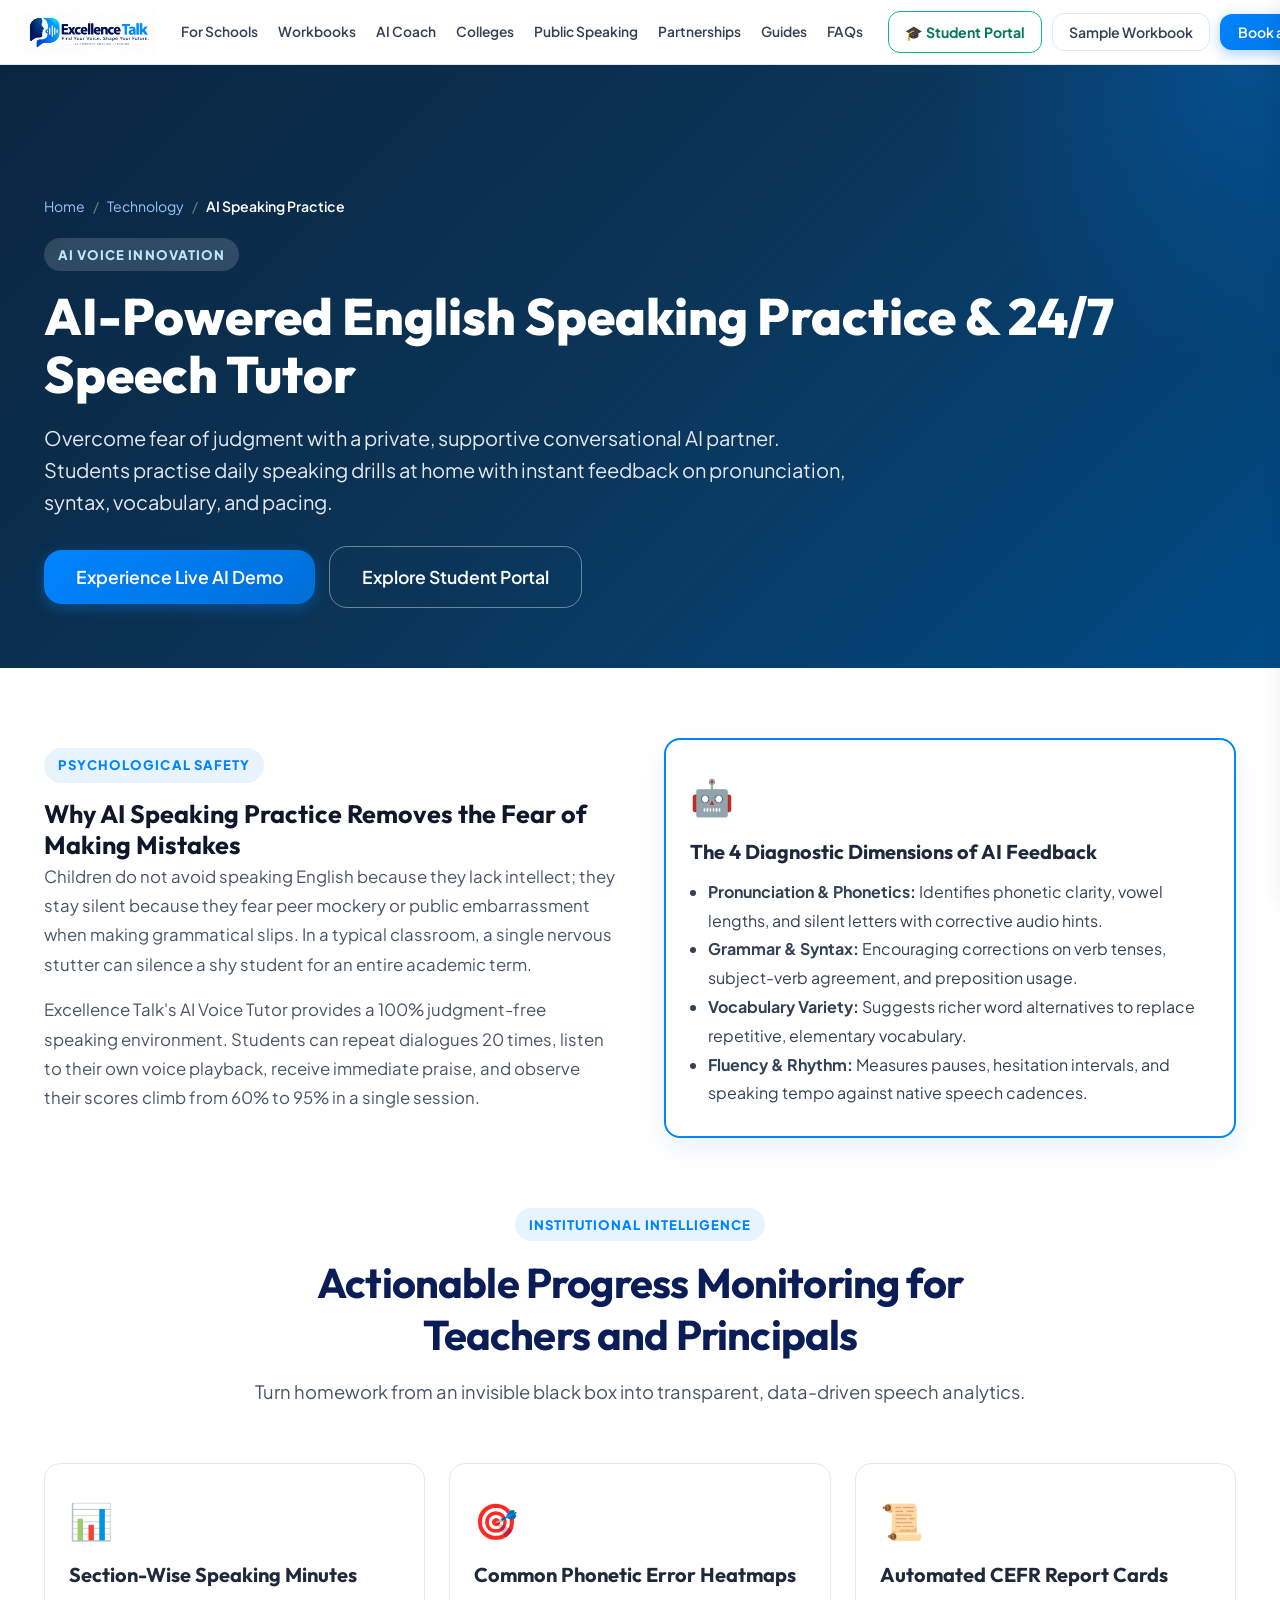
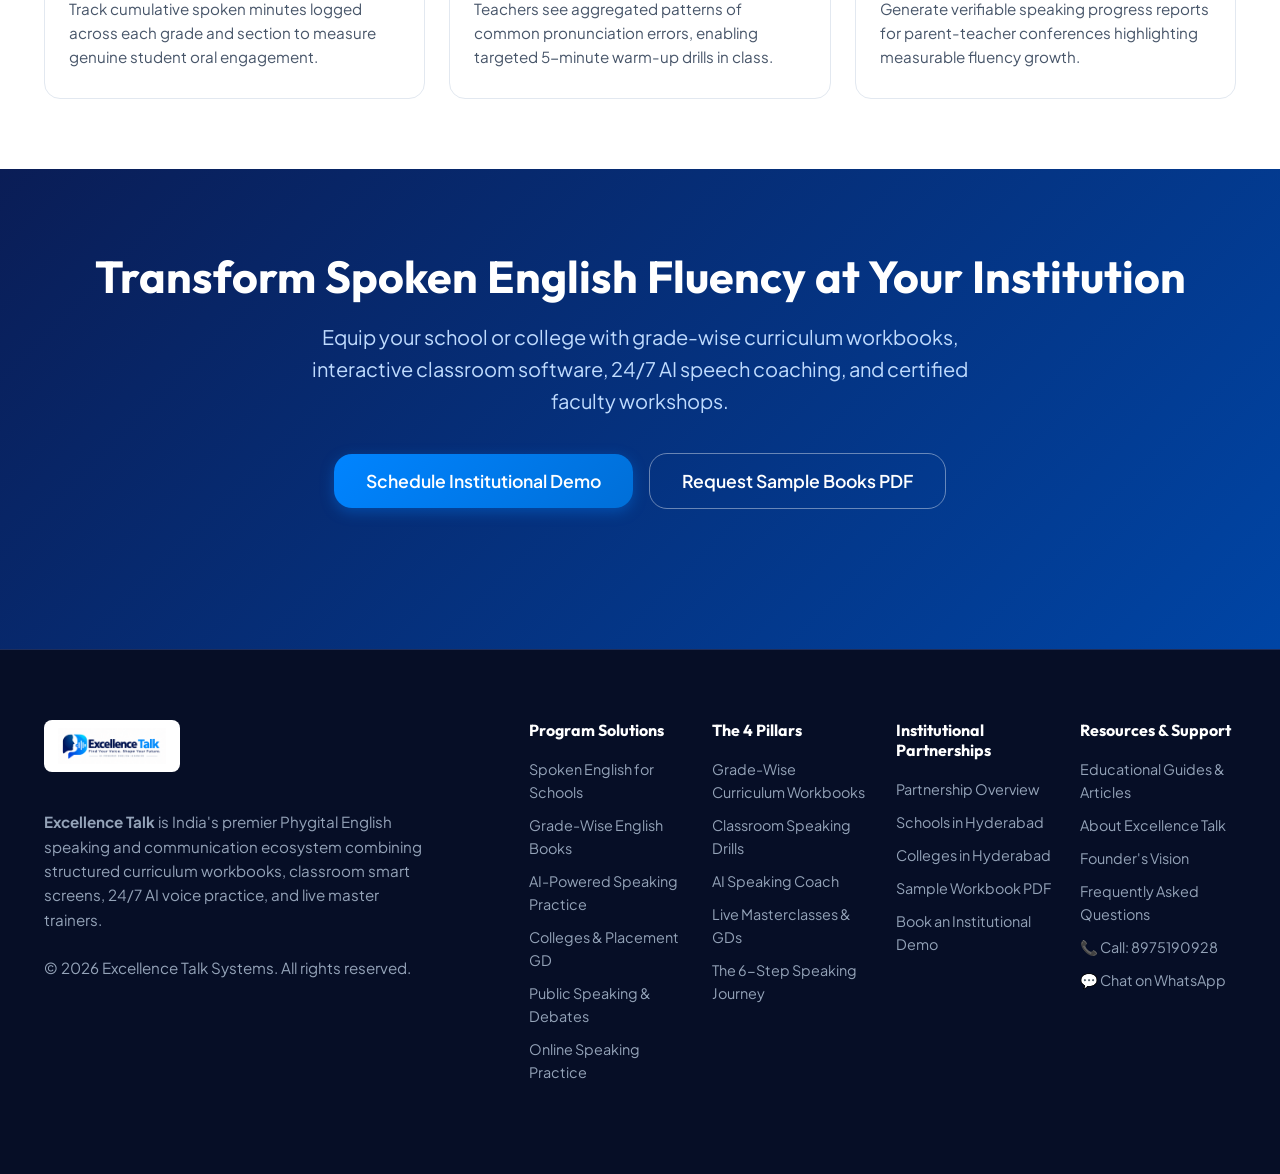
==== commit 8523e192: "Eliminate Smart TV dependencies, remove physical book delivery promises in favor of digital/printabl" ====
--- a/ai-english-speaking-practice.html
+++ b/ai-english-speaking-practice.html
@@ -46,6 +46,45 @@
   <link rel="preconnect" href="https://fonts.googleapis.com">
   <link rel="preconnect" href="https://fonts.gstatic.com" crossorigin>
   <link href="https://fonts.googleapis.com/css2?family=Plus+Jakarta+Sans:wght@300;400;500;600;700;800&family=Outfit:wght@400;500;600;700;800&display=swap" rel="stylesheet">
+  <!-- Schema.org Structured Data -->
+  <script type="application/ld+json">
+  {
+    "@context": "https://schema.org",
+    "@graph": [
+      {
+        "@type": "SoftwareApplication",
+        "@id": "https://excellencetalk.in/ai-english-speaking-practice.html#software",
+        "name": "Excellence Talk AI Speaking Coach",
+        "applicationCategory": "EducationalApplication",
+        "operatingSystem": "All (Web & Mobile)",
+        "description": "Private, judgment-free AI English speaking practice for school and college students with instant feedback on pronunciation, grammar, vocabulary, and fluency.",
+        "provider": {
+          "@type": "EducationalOrganization",
+          "name": "Excellence Talk",
+          "url": "https://excellencetalk.in/"
+        }
+      },
+      {
+        "@type": "BreadcrumbList",
+        "@id": "https://excellencetalk.in/ai-english-speaking-practice.html#breadcrumbs",
+        "itemListElement": [
+          {
+            "@type": "ListItem",
+            "position": 1,
+            "name": "Home",
+            "item": "https://excellencetalk.in/"
+          },
+          {
+            "@type": "ListItem",
+            "position": 2,
+            "name": "AI Speaking Coach",
+            "item": "https://excellencetalk.in/ai-english-speaking-practice.html"
+          }
+        ]
+      }
+    ]
+  }
+  </script>
 </head>
 <body>
 
@@ -58,7 +97,7 @@
       
       <div class="nav-links">
         <a href="spoken-english-for-schools.html">For Schools</a>
-        <a href="grade-wise-english-books.html">Books</a>
+        <a href="grade-wise-english-books.html">Workbooks</a>
         <a href="ai-english-speaking-practice.html">AI Coach</a>
         <a href="english-communication-for-colleges.html">Colleges</a>
         <a href="public-speaking-for-students.html">Public Speaking</a>
@@ -68,8 +107,8 @@
       </div>
       
       <div class="nav-actions">
-        <a href="../Excellence_Talk_Students/index.html" class="btn btn-outline nav-btn-sample" style="border-color: #10B981; color: #047857; font-weight: 700;">🎓 Student Portal</a>
-        <button class="btn btn-outline nav-btn-sample" onclick="openModal('sample-chapter')">Sample Book</button>
+        <a href="students/index.html" class="btn btn-outline nav-btn-sample" style="border-color: #10B981; color: #047857; font-weight: 700;">🎓 Student Portal</a>
+        <button class="btn btn-outline nav-btn-sample" onclick="openModal('sample-chapter')">Sample Workbook</button>
         <button class="btn btn-primary nav-btn-demo" onclick="openModal('book-demo')">Book a Demo</button>
         <button class="mobile-menu-btn" id="mobile-menu-btn" onclick="toggleMobileMenu()" aria-label="Toggle navigation menu">
           <span class="hamburger-bar"></span>
@@ -87,9 +126,9 @@
       <button class="mobile-drawer-close" onclick="toggleMobileMenu()" aria-label="Close menu">✕</button>
     </div>
     <div class="mobile-nav-links">
-      <a href="../Excellence_Talk_Students/index.html" style="background:#EBF5FF; color:#0084FF; font-weight:800; border-radius:8px; padding:10px 14px; margin-bottom:8px; display:flex; align-items:center; gap:8px;">🎓 Student Learning Portal (Enter Here)</a>
+      <a href="students/index.html" style="background:#EBF5FF; color:#0084FF; font-weight:800; border-radius:8px; padding:10px 14px; margin-bottom:8px; display:flex; align-items:center; gap:8px;">🎓 Student Learning Portal (Enter Here)</a>
       <a href="spoken-english-for-schools.html">🏫 Spoken English for Schools</a>
-      <a href="grade-wise-english-books.html">📚 Grade-Wise English Books</a>
+      <a href="grade-wise-english-books.html">📚 Grade-Wise Curriculum Workbooks</a>
       <a href="ai-english-speaking-practice.html">🤖 AI Speaking Practice</a>
       <a href="english-communication-for-colleges.html">🎓 Colleges & Placement Training</a>
       <a href="public-speaking-for-students.html">🎙️ Public Speaking & Debates</a>
@@ -114,7 +153,7 @@
       <p class="page-hero-desc">Overcome fear of judgment with a private, supportive conversational AI partner. Students practise daily speaking drills at home with instant feedback on pronunciation, syntax, vocabulary, and pacing.</p>
       <div class="page-hero-cta-group">
         <button class="btn btn-primary btn-lg" onclick="openModal('book-demo')">Experience Live AI Demo</button>
-        <a href="../Excellence_Talk_Students/index.html" class="btn btn-outline-light btn-lg">Explore Student Portal</a>
+        <a href="students/index.html" class="btn btn-outline-light btn-lg">Explore Student Portal</a>
       </div>
     </div>
   </header>
@@ -173,7 +212,7 @@
   <section class="cta-banner">
     <div class="container text-center">
       <h2>Transform Spoken English Fluency at Your Institution</h2>
-      <p>Equip your school or college with grade-wise printed books, interactive classroom software, 24/7 AI speech coaching, and certified faculty workshops.</p>
+      <p>Equip your school or college with grade-wise curriculum workbooks, interactive classroom software, 24/7 AI speech coaching, and certified faculty workshops.</p>
       <div class="hero-cta-group" style="justify-content:center;">
         <button class="btn btn-primary btn-lg" onclick="openModal('book-demo')">Schedule Institutional Demo</button>
         <button class="btn btn-outline-light btn-lg" onclick="openModal('sample-chapter')">Request Sample Books PDF</button>
@@ -186,7 +225,7 @@
     <div class="container footer-content">
       <div class="footer-brand">
         <img src="assets/logo.png" alt="Excellence Talk Logo" class="footer-logo-img">
-        <p><strong>Excellence Talk</strong> is India's premier Phygital English speaking and communication ecosystem combining printed curriculum workbooks, classroom smart screens, 24/7 AI voice practice, and live master trainers.</p>
+        <p><strong>Excellence Talk</strong> is India's premier Phygital English speaking and communication ecosystem combining structured curriculum workbooks, classroom smart screens, 24/7 AI voice practice, and live master trainers.</p>
         <p class="copyright">© 2026 Excellence Talk Systems. All rights reserved.</p>
       </div>
 
@@ -202,8 +241,8 @@
         </div>
         <div class="footer-col">
           <h4>The 4 Pillars</h4>
-          <a href="grade-wise-english-books.html">Grade-Wise Printed Books</a>
-          <a href="index.html#method">Classroom Smart TV Mode</a>
+          <a href="grade-wise-english-books.html">Grade-Wise Curriculum Workbooks</a>
+          <a href="index.html#method">Classroom Speaking Drills</a>
           <a href="ai-english-speaking-practice.html">AI Speaking Coach</a>
           <a href="online-english-speaking-practice.html">Live Masterclasses &amp; GDs</a>
           <a href="index.html#speaking-loop">The 6-Step Speaking Journey</a>
@@ -213,7 +252,7 @@
           <a href="institutional-partnerships.html">Partnership Overview</a>
           <a href="spoken-english-for-schools.html#hyderabad">Schools in Hyderabad</a>
           <a href="english-communication-for-colleges.html#hyderabad">Colleges in Hyderabad</a>
-          <a href="#" onclick="openModal('sample-chapter')">Sample Book PDF</a>
+          <a href="#" onclick="openModal('sample-chapter')">Sample Workbook PDF</a>
           <a href="#" onclick="openModal('book-demo')">Book an Institutional Demo</a>
         </div>
         <div class="footer-col">
--- a/style.css
+++ b/style.css
@@ -3291,31 +3291,6 @@
     gap: 14px;
   }
 
-  /* Classroom Smart TV */
-  .tv-bezel {
-    padding: 10px;
-    border-radius: 14px;
-  }
-
-  .tv-screen {
-    padding: 16px;
-    min-height: auto;
-  }
-
-  .tv-slide-title {
-    font-size: 1.15rem;
-  }
-
-  .tv-opt-btn {
-    padding: 10px 12px;
-    font-size: 0.86rem;
-  }
-
-  .tv-footer {
-    flex-direction: column;
-    align-items: flex-start;
-    gap: 10px;
-  }
 
   /* AI Coach Column */
   .ai-chat-header {
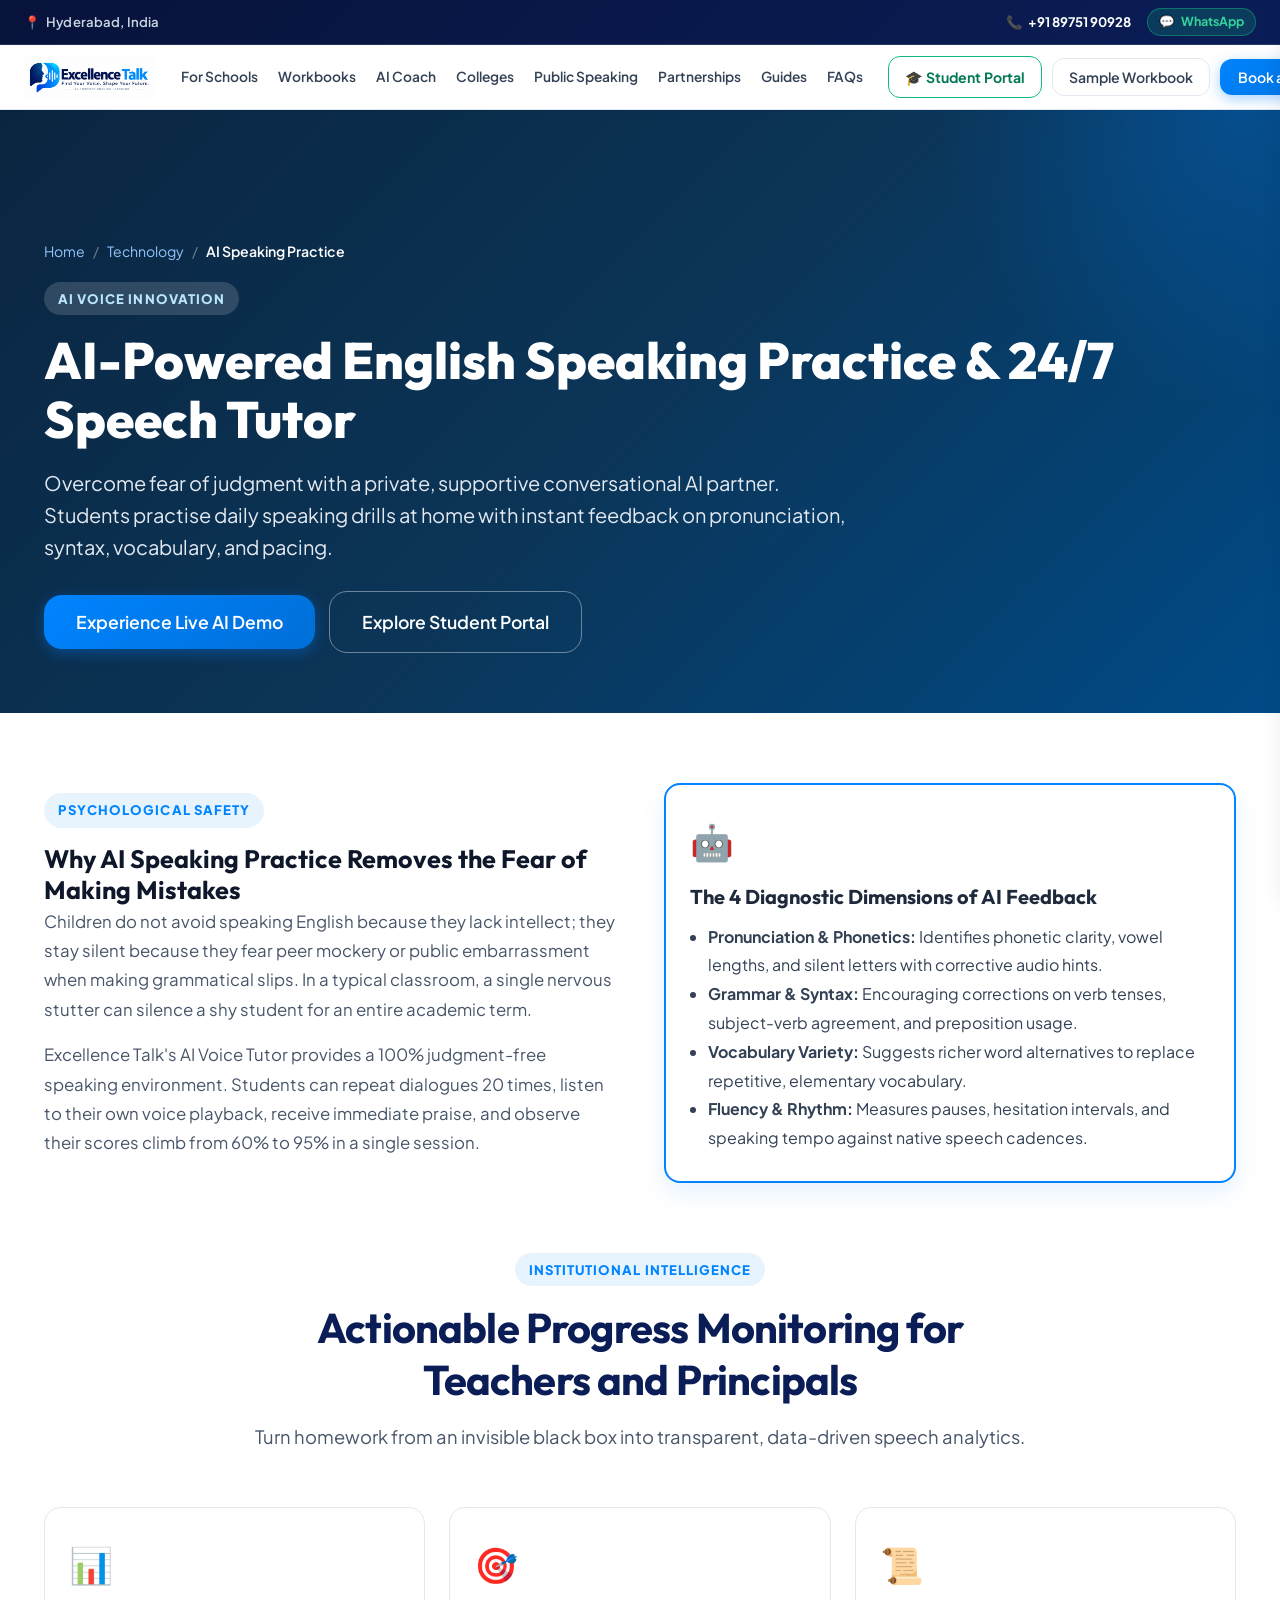
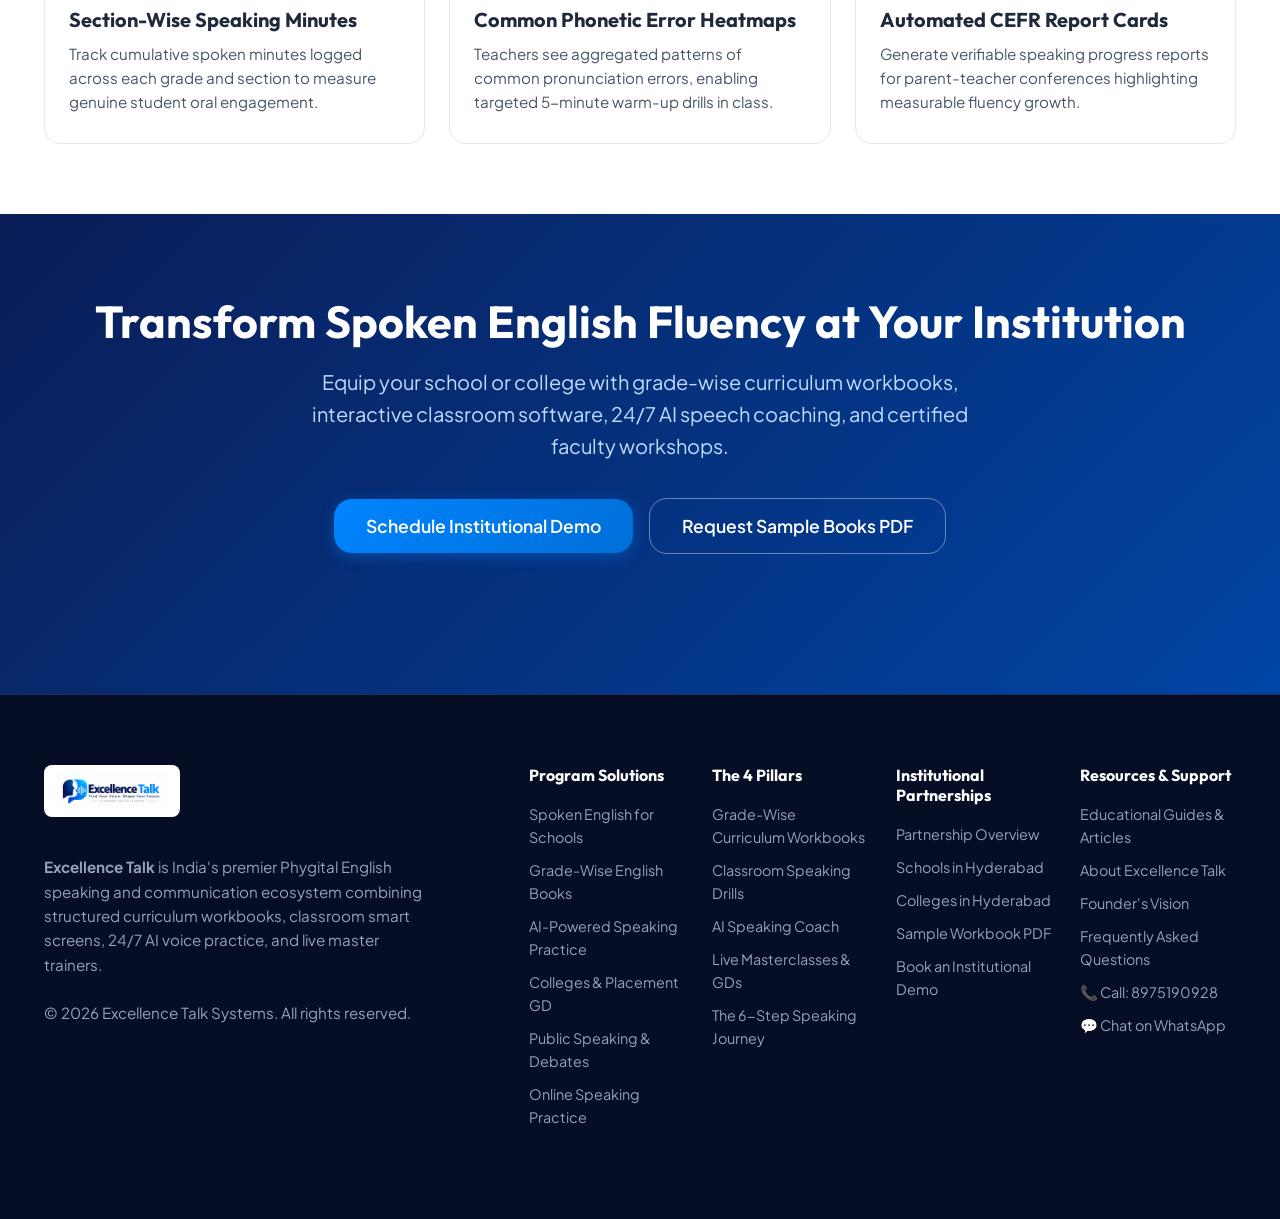
==== commit 9c21aecc: "Fix mobile navbar scrolling and blue button visibility, add Hyderabad top bar with contact, and forw" ====
--- a/ai-english-speaking-practice.html
+++ b/ai-english-speaking-practice.html
@@ -88,6 +88,23 @@
 </head>
 <body>
 
+  <!-- Top Information Bar -->
+  <div class="top-bar">
+    <div class="top-bar-container">
+      <div class="top-bar-left">
+        <span class="top-bar-item"><span class="top-bar-icon">📍</span> Hyderabad, India</span>
+      </div>
+      <div class="top-bar-right">
+        <a href="tel:8975190928" class="top-bar-link" title="Call directly on +91 89751 90928">
+          <span class="top-bar-icon">📞</span> +91 89751 90928
+        </a>
+        <a href="https://wa.me/918975190928?text=Hello%20Rahim%20sir%2C%20I%20would%20like%20to%20connect%20regarding%20Excellence%20Talk." target="_blank" rel="noopener noreferrer" class="top-bar-link top-bar-whatsapp-pill" title="Chat on WhatsApp">
+          <span class="top-bar-icon">💬</span> WhatsApp
+        </a>
+      </div>
+    </div>
+  </div>
+
   <!-- Navigation -->
   <nav class="navbar">
     <div class="nav-container">
@@ -125,6 +142,12 @@
       <img src="assets/logo.png" alt="Excellence Talk" class="mobile-drawer-logo">
       <button class="mobile-drawer-close" onclick="toggleMobileMenu()" aria-label="Close menu">✕</button>
     </div>
+    <!-- Top Instant Action for Mobile -->
+    <div class="mobile-drawer-top-cta">
+      <button class="btn btn-primary btn-block" onclick="toggleMobileMenu(); openModal('book-demo')">
+        📅 Book a Demo (Talk to Rahim)
+      </button>
+    </div>
     <div class="mobile-nav-links">
       <a href="students/index.html" style="background:#EBF5FF; color:#0084FF; font-weight:800; border-radius:8px; padding:10px 14px; margin-bottom:8px; display:flex; align-items:center; gap:8px;">🎓 Student Learning Portal (Enter Here)</a>
       <a href="spoken-english-for-schools.html">🏫 Spoken English for Schools</a>
@@ -136,8 +159,13 @@
       <a href="institutional-partnerships.html">🤝 Institutional Partnerships</a>
       <a href="articles.html">📖 Educational Guides & Articles</a>
       <a href="index.html#faq" onclick="toggleMobileMenu()">❓ Frequently Asked Questions</a>
+        </div>
+    <div class="mobile-drawer-actions">
+      <button class="btn btn-primary btn-block" onclick="toggleMobileMenu(); openModal('book-demo')">Schedule Institutional Demo</button>
+      <button class="btn btn-outline btn-block" onclick="toggleMobileMenu(); openModal('sample-chapter')">Download Sample Workbook PDF</button>
     </div>
   </div>
+  <div class="mobile-menu-backdrop" id="mobile-menu-backdrop" onclick="toggleMobileMenu()"></div>
 
   <header class="page-hero">
     <div class="container">
--- a/style.css
+++ b/style.css
@@ -223,6 +223,96 @@
   pointer-events: none;
 }
 
+/* Top Information Bar */
+.top-bar {
+  background: linear-gradient(135deg, #07133B 0%, #0A1D56 100%);
+  color: #E2E8F0;
+  font-size: 0.82rem;
+  padding: 8px 0;
+  border-bottom: 1px solid rgba(255, 255, 255, 0.12);
+  position: relative;
+  z-index: 1002;
+}
+
+.top-bar-container {
+  max-width: 1280px;
+  margin: 0 auto;
+  padding: 0 24px;
+  display: flex;
+  align-items: center;
+  justify-content: space-between;
+  gap: 12px;
+}
+
+.top-bar-left,
+.top-bar-right {
+  display: flex;
+  align-items: center;
+  gap: 16px;
+}
+
+.top-bar-item {
+  display: inline-flex;
+  align-items: center;
+  gap: 6px;
+  color: #CBD5E1;
+  font-weight: 600;
+  letter-spacing: 0.01em;
+}
+
+.top-bar-link {
+  display: inline-flex;
+  align-items: center;
+  gap: 6px;
+  color: #FFFFFF;
+  text-decoration: none;
+  font-weight: 700;
+  transition: color 0.2s ease, opacity 0.2s ease;
+}
+
+.top-bar-link:hover {
+  color: #38BDF8;
+}
+
+.top-bar-whatsapp-pill {
+  background: rgba(16, 185, 129, 0.2);
+  color: #34D399;
+  border: 1px solid rgba(16, 185, 129, 0.45);
+  padding: 3px 11px;
+  border-radius: 9999px;
+  font-size: 0.78rem;
+  font-weight: 700;
+}
+
+.top-bar-whatsapp-pill:hover {
+  background: rgba(16, 185, 129, 0.35);
+  color: #A7F3D0;
+}
+
+@media (max-width: 640px) {
+  .top-bar {
+    padding: 6px 0;
+    font-size: 0.76rem;
+  }
+  .top-bar-container {
+    padding: 0 14px;
+    gap: 8px;
+  }
+  .top-bar-left,
+  .top-bar-right {
+    gap: 10px;
+  }
+}
+
+@media (max-width: 400px) {
+  .top-bar-container {
+    font-size: 0.72rem;
+  }
+  .top-bar-whatsapp-pill {
+    padding: 2px 8px;
+  }
+}
+
 /* Navbar */
 .navbar {
   position: sticky;
@@ -359,15 +449,16 @@
   right: -340px;
   width: 320px;
   max-width: 86vw;
-  height: 100vh;
+  height: 100%;
+  height: 100dvh;
+  max-height: 100dvh;
   background: var(--white);
   box-shadow: -10px 0 25px rgba(10, 29, 86, 0.2);
   z-index: 2500;
   display: flex;
   flex-direction: column;
   transition: right 0.35s cubic-bezier(0.16, 1, 0.3, 1);
-  overflow-y: auto;
-  -webkit-overflow-scrolling: touch;
+  overflow: hidden;
 }
 
 .mobile-menu-drawer.open {
@@ -378,12 +469,14 @@
   display: flex;
   align-items: center;
   justify-content: space-between;
-  padding: 18px 20px;
+  padding: 16px 20px;
   border-bottom: 1px solid var(--slate-200);
+  background: var(--white);
+  flex-shrink: 0;
 }
 
 .mobile-drawer-logo {
-  height: 38px;
+  height: 36px;
   width: auto;
   object-fit: contain;
 }
@@ -401,27 +494,39 @@
   display: flex;
   align-items: center;
   justify-content: center;
+  transition: background 0.2s ease;
 }
 
 .mobile-drawer-close:hover {
   background: var(--slate-200);
 }
 
+.mobile-drawer-top-cta {
+  padding: 12px 18px 4px 18px;
+  flex-shrink: 0;
+  background: var(--white);
+}
+
 .mobile-nav-links {
   display: flex;
   flex-direction: column;
-  padding: 12px 0;
-  flex-grow: 1;
+  padding: 10px 0;
+  flex: 1 1 auto;
+  overflow-y: auto;
+  -webkit-overflow-scrolling: touch;
+  touch-action: pan-y;
+  overscroll-behavior: contain;
 }
 
 .mobile-nav-links a {
-  padding: 13px 22px;
-  font-size: 0.95rem;
+  padding: 12px 20px;
+  font-size: 0.94rem;
   font-weight: 600;
   color: var(--slate-800);
   display: block;
   border-bottom: 1px solid var(--slate-100);
   transition: background 0.2s, color 0.2s;
+  text-decoration: none;
 }
 
 .mobile-nav-links a:hover,
@@ -431,12 +536,14 @@
 }
 
 .mobile-drawer-actions {
-  padding: 18px 20px;
+  padding: 14px 18px;
   border-top: 1px solid var(--slate-200);
   display: flex;
   flex-direction: column;
   gap: 10px;
-  background: var(--slate-50);
+  background: var(--white);
+  flex-shrink: 0;
+  box-shadow: 0 -4px 16px rgba(10, 29, 86, 0.08);
 }
 
 .mobile-menu-backdrop {
@@ -448,11 +555,22 @@
   display: none;
   opacity: 0;
   transition: opacity 0.3s ease;
+  touch-action: none;
 }
 
 .mobile-menu-backdrop.open {
   display: block;
   opacity: 1;
+}
+
+body.menu-drawer-active {
+  overflow: hidden;
+  touch-action: none;
+}
+
+body.menu-drawer-active .mobile-menu-drawer,
+body.menu-drawer-active .mobile-nav-links {
+  touch-action: pan-y;
 }
 
 /* Hero Section */
@@ -1816,6 +1934,18 @@
   height: 160%;
   background: radial-gradient(circle at 35% 30%, rgba(0, 198, 255, 0.35) 0%, transparent 60%);
   pointer-events: none;
+  z-index: 3;
+}
+
+.founder-avatar-img {
+  width: 100%;
+  height: 100%;
+  object-fit: cover;
+  object-position: center 20%;
+  border-radius: 50%;
+  display: block;
+  position: relative;
+  z-index: 2;
 }
 
 .founder-initials {
@@ -3498,13 +3628,22 @@
     padding: 0 14px;
   }
 
-  .nav-actions .btn {
+  .nav-actions .nav-btn-sample {
     display: none;
   }
 
+  .nav-actions .nav-btn-demo {
+    display: inline-flex !important;
+    padding: 7px 11px;
+    font-size: 0.78rem;
+    font-weight: 700;
+    border-radius: var(--radius-sm);
+    letter-spacing: -0.01em;
+  }
+
   .nav-logo-img {
-    height: 36px;
-    max-width: 175px;
+    height: 32px;
+    max-width: 140px;
   }
 
   .hero-title {
